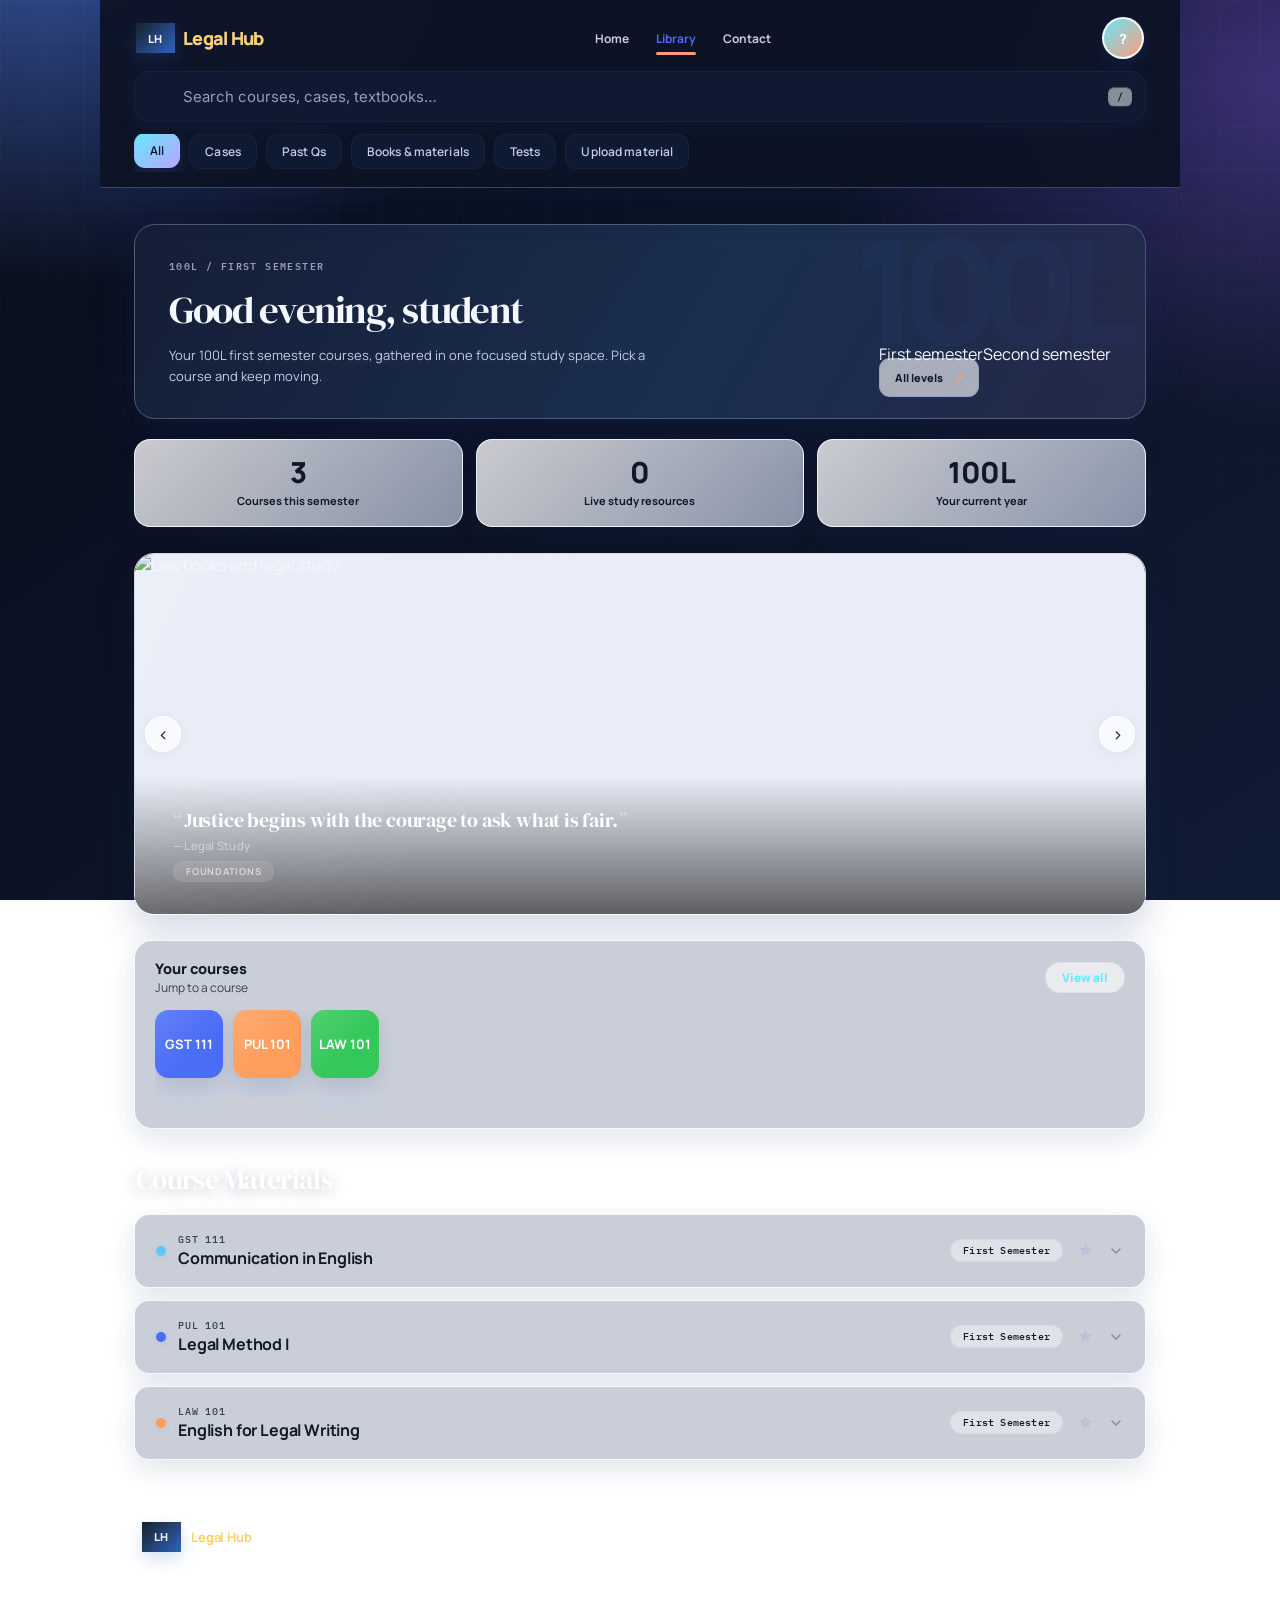
==== public/pages/100l-first-semester.html @ 1a396046 "Publish remaining semester pages Add the missing semester pages and course dashboards through 500L, " ====
<!DOCTYPE html>
<html lang="en">
<head>
    <meta charset="UTF-8" />
    <meta name="viewport" content="width=device-width, initial-scale=1.0" />
    <title>Legal Hub — 100L First Semester</title>
    <link rel="stylesheet" href="../styles/main.css">
    <link rel="preconnect" href="https://fonts.googleapis.com" />
    <link rel="preconnect" href="https://fonts.gstatic.com" crossorigin />
    <link href="https://fonts.googleapis.com/css2?family=Inter:wght@400;500;600;700;800&family=IBM+Plex+Mono:wght@500&display=swap" rel="stylesheet" />
    <link rel="stylesheet" href="../styles/output.css">
    <link rel="stylesheet" href="../styles/level-dashboard.css">
    <link rel="icon" type="image/svg+xml" href="../assets/images/favicon.svg" />
    <script src="https://cdn.jsdelivr.net/npm/@supabase/supabase-js@2"></script>
    <script src="../scripts/auth/supabase-client.js"></script>
    <script src="../scripts/avatar.js"></script>
    <script src="../scripts/greeting.js"></script>
    <script src="../scripts/course-catalog.js"></script>
    <script src="../scripts/course-dashboard.js" defer></script>
    <script src="../scripts/dashboard.js" defer></script>
</head>
<body data-level="100L" data-semester="first">
    <div class="frame">
        <div class="sticky-header">
            <nav class="nav rise rise-1"><div class="nav-brand"><span class="nav-brand-mark">LH</span><span>Legal Hub</span></div><div class="nav-links"><a href="../index.html">Home</a><a href="./pdf.html" class="active">Library</a><a href="#contact">Contact</a></div><a class="profile-link" href="./profile.html" aria-label="Open your profile"><span id="header-avatar">?</span></a></nav>
            <div class="search-wrap rise rise-2"><input id="search" type="text" placeholder="Search courses, cases, textbooks…" autocomplete="off" /><span class="kbd-hint">/</span></div>
            <div class="chip-row rise rise-2"><button class="chip active" data-filter="">All</button><button class="chip" data-filter="Cases">Cases</button><button class="chip" data-filter="Past questions">Past Qs</button><a class="chip chip-link" id="semester-materials-link" href="./pdf.html">Books &amp; materials</a><button class="chip" data-filter="Test">Tests</button><a class="chip chip-link" href="./materials.html">Upload material</a></div>
        </div>
        <section class="level-intro rise rise-1"><div><p class="level-kicker" id="semester-kicker">100L / FIRST SEMESTER</p><h1 id="greeting-text">Welcome back</h1><p class="level-description" id="semester-description">Your first year, gathered in one focused study space.</p></div><div class="level-intro-actions"><nav class="level-toggle" aria-label="Choose semester"><a href="#" data-semester-link="first">First semester</a><a href="#" data-semester-link="second">Second semester</a></nav><a class="level-switch" href="../index.html#levels">All levels <span>↗</span></a></div></section>
        <div class="stat-row rise rise-2" aria-label="Semester overview"><div class="stat-card"><div class="big" id="course-count">0</div><div class="stat-label">Courses this semester</div></div><div class="stat-card"><div class="big">0</div><div class="stat-label">Live study resources</div></div><div class="stat-card"><div class="big" id="level-number">100L</div><div class="stat-label">Your current year</div></div></div>
        <div class="search-meta" id="search-meta"></div>
        <div class="panel" id="starred-panel" hidden><div class="panel-top"><div class="panel-icon">⭐</div><div class="panel-title-wrap"><div class="panel-title">Starred</div><div class="panel-sub" id="starred-sub">Courses you're keeping an eye on</div></div></div><div class="thumb-row" id="starred-row"></div></div>
        <div class="carousel-wrap rise rise-3" role="region" aria-label="Legal inspiration carousel"><div class="carousel-track" id="carouselTrack"><div class="carousel-slide"><img src="../assets/images/Law.jpg" alt="Law books and legal study" loading="lazy" /><div class="slide-overlay"><blockquote>Justice begins with the courage to ask what is fair.</blockquote><cite>— Legal Study</cite><span class="slide-tag">Foundations</span></div></div><div class="carousel-slide"><img src="../assets/images/Lady Justice.jpg" alt="Lady Justice" loading="lazy" /><div class="slide-overlay"><blockquote>Every strong argument starts by seeing the whole picture.</blockquote><cite>— The Rule of Law</cite><span class="slide-tag">Legal Principles</span></div></div><div class="carousel-slide"><img src="../assets/images/Digital transformation in law.jpg" alt="Digital transformation in law" loading="lazy" /><div class="slide-overlay"><blockquote>The future of law belongs to those willing to keep learning.</blockquote><cite>— The Practice of Law</cite><span class="slide-tag">Legal Study</span></div></div></div><button class="carousel-ctrl prev" id="carouselPrev" aria-label="Previous slide">‹</button><button class="carousel-ctrl next" id="carouselNext" aria-label="Next slide">›</button></div>
        <div class="panel" id="recent-panel" hidden><div class="panel-top"><div class="panel-icon">🕓</div><div class="panel-title-wrap"><div class="panel-title">Recently opened</div><div class="panel-sub">This session</div></div></div><div class="thumb-row" id="recent-row"></div></div>
        <div class="panel"><div class="panel-top"><div class="panel-title-wrap"><div class="panel-title">Your courses</div><div class="panel-sub">Jump to a course</div></div><button class="panel-cta" type="button" onclick="document.getElementById('courses').scrollIntoView({behavior:'smooth'})">View all</button></div><div class="thumb-row" id="course-thumbnails"></div></div>
        <div class="section-head" id="courses-head"><h2>Course Materials</h2></div>
        <div id="no-results"><strong>No matches</strong>Try a different course or resource name.</div>
        <div id="courses">
            <article class="course" data-name="Communication in English">
                <div class="course-head"><div class="course-head-left"><span class="swatch" style="background:#5ac8fa;"></span><div><span class="course-code">GST 111</span><h2 class="course-name">Communication in English</h2></div></div><span class="pill">First Semester</span><button class="star-btn" aria-label="Star Communication in English" title="Star this course"><svg width="17" height="17" viewBox="0 0 16 16" fill="currentColor"><path d="M8 1.5l1.85 3.9 4.3.55-3.15 3 .85 4.3L8 11.2 4.15 13.25 5 8.95 1.85 5.95l4.3-.55L8 1.5z" /></svg></button><svg class="chevron" viewBox="0 0 20 20" fill="none"><path d="M5 7.5L10 12.5L15 7.5" stroke="currentColor" stroke-width="1.8" stroke-linecap="round" stroke-linejoin="round" /></svg></div>
                <div class="course-body"><ul class="resources"><li data-name="Course materials"><a class="res-name" data-course-material href="./pdf.html">Books &amp; course materials</a></li><li data-name="Past questions"><span class="res-name">Past questions</span></li><li data-name="Test"><span class="res-name">Test</span></li></ul><div class="empty-state"><div class="emoji">🗂️</div><p>Browse approved materials or be the first to share something for this course.</p><a class="request-btn" href="./materials.html">Upload material</a></div></div>
            </article>
            <article class="course" data-name="Legal Method I">
                <div class="course-head"><div class="course-head-left"><span class="swatch" style="background:#4a6cf7;"></span><div><span class="course-code">PUL 101</span><h2 class="course-name">Legal Method I</h2></div></div><span class="pill">First Semester</span><button class="star-btn" aria-label="Star Legal Method I" title="Star this course"><svg width="17" height="17" viewBox="0 0 16 16" fill="currentColor"><path d="M8 1.5l1.85 3.9 4.3.55-3.15 3 .85 4.3L8 11.2 4.15 13.25 5 8.95 1.85 5.95l4.3-.55L8 1.5z" /></svg></button><svg class="chevron" viewBox="0 0 20 20" fill="none"><path d="M5 7.5L10 12.5L15 7.5" stroke="currentColor" stroke-width="1.8" stroke-linecap="round" stroke-linejoin="round" /></svg></div>
                <div class="course-body"><ul class="resources"><li data-name="Course materials"><a class="res-name" data-course-material href="./pdf.html">Books &amp; course materials</a></li><li data-name="Past questions"><span class="res-name">Past questions</span></li><li data-name="Test"><span class="res-name">Test</span></li></ul><div class="empty-state"><div class="emoji">🗂️</div><p>Browse approved materials or be the first to share something for this course.</p><a class="request-btn" href="./materials.html">Upload material</a></div></div>
            </article>
            <article class="course" data-name="English for Legal Writing">
                <div class="course-head"><div class="course-head-left"><span class="swatch" style="background:#ff9d5c;"></span><div><span class="course-code">LAW 101</span><h2 class="course-name">English for Legal Writing</h2></div></div><span class="pill">First Semester</span><button class="star-btn" aria-label="Star English for Legal Writing" title="Star this course"><svg width="17" height="17" viewBox="0 0 16 16" fill="currentColor"><path d="M8 1.5l1.85 3.9 4.3.55-3.15 3 .85 4.3L8 11.2 4.15 13.25 5 8.95 1.85 5.95l4.3-.55L8 1.5z" /></svg></button><svg class="chevron" viewBox="0 0 20 20" fill="none"><path d="M5 7.5L10 12.5L15 7.5" stroke="currentColor" stroke-width="1.8" stroke-linecap="round" stroke-linejoin="round" /></svg></div>
                <div class="course-body"><ul class="resources"><li data-name="Course materials"><a class="res-name" data-course-material href="./pdf.html">Books &amp; course materials</a></li><li data-name="Past questions"><span class="res-name">Past questions</span></li><li data-name="Test"><span class="res-name">Test</span></li></ul><div class="empty-state"><div class="emoji">🗂️</div><p>Browse approved materials or be the first to share something for this course.</p><a class="request-btn" href="./materials.html">Upload material</a></div></div>
            </article>
        </div>
        <footer id="contact"><div class="footer-brand footer-brand-lockup"><span class="footer-brand-mark">LH</span><span class="footer-brand-name">Legal Hub</span></div><div class="footer-links"><a href="../index.html#resources">About</a><a href="../index.html#contact">Privacy</a><a href="#contact">Contact</a><a href="mailto:hillarymmaka@gmail.com">Help</a></div><div class="footer-institute">© 2026 Victorious Tech</div></footer>
    </div>
    <div id="toast"></div>
</body>
</html>
---- public/styles/main.css ----
*,
  *::before,
  *::after {
      box-sizing: border-box;
      margin: 0;
      padding: 0;
  }

  html {
      scroll-behavior: smooth;
  }

  html,
  body {
      -ms-overflow-style: none;
  }

  html::-webkit-scrollbar,
  body::-webkit-scrollbar {
      display: none;
  }

  @media (prefers-reduced-motion: reduce) {

      *,
      *::before,
      *::after {
          animation: none !important;
          transition: none !important;
      }
  }

  body {
      min-height: 100vh;
      color: #1a1a2e;
      font-family: Arial, Helvetica, sans-serif;
      -webkit-font-smoothing: antialiased;
      background:
          radial-gradient(ellipse 800px 600px at 5% 0%, rgba(48, 73, 171, 0.12), transparent 60%),
          radial-gradient(ellipse 700px 500px at 95% 10%, rgba(97, 92, 116, 0.1), transparent 55%),
          radial-gradient(ellipse 600px 500px at 50% 100%, rgba(74, 108, 247, 0.06), transparent 50%),
          linear-gradient(170deg, #0548f2 0%, #4482e6 40%, #152034 100%);
      background-attachment: fixed;
  }

  a {
      color: inherit;
      text-decoration: none;
  }

  button {
      font-family: inherit;
      cursor: pointer;
      border: none;
      background: none;
  }

  .frame {
      max-width: 980px;
      margin: 0 auto;
      padding: 0 28px 60px;
      position: relative;
  }

  /* ─── PRELOADER ─── */
  #preloader {
      position: fixed;
      inset: 0;
      z-index: 9999;
      display: flex;
      flex-direction: column;
      align-items: center;
      justify-content: center;
      gap: 32px;
      padding: 24px;
      background:
          radial-gradient(ellipse 900px 600px at 50% 30%, rgba(74, 108, 247, 0.20), transparent 60%),
          radial-gradient(ellipse 700px 500px at 50% 80%, rgba(124, 92, 252, 0.15), transparent 50%),
          linear-gradient(170deg, #0a0620 0%, #120c2a 40%, #0e0820 100%);
      transition: opacity 0.8s ease, visibility 0.8s ease;
  }

  #preloader.hidden {
      opacity: 0;
      visibility: hidden;
      pointer-events: none;
  }

  .preloader-icon {
      position: relative;
      width: 72px;
      height: 72px;
      animation: preloaderFloat 2.4s ease-in-out infinite;
  }

  .preloader-icon .beam {
      position: absolute;
      top: 50%;
      left: 50%;
      width: 64px;
      height: 3px;
      background: linear-gradient(90deg, #6f8dff, #b083ff, #6f8dff);
      border-radius: 2px;
      transform: translate(-50%, -50%);
      box-shadow: 0 0 40px rgba(111, 141, 255, 0.20);
  }

  .preloader-icon .beam::before,
  .preloader-icon .beam::after {
      content: '';
      position: absolute;
      top: 50%;
      width: 18px;
      height: 22px;
      border: 2.5px solid #6f8dff;
      border-radius: 2px 2px 6px 6px;
      transform: translateY(-50%);
      box-shadow: 0 0 20px rgba(111, 141, 255, 0.10);
  }

  .preloader-icon .beam::before {
      left: -2px;
      border-top: none;
      border-right: none;
      border-radius: 0 0 0 6px;
  }

  .preloader-icon .beam::after {
      right: -2px;
      border-top: none;
      border-left: none;
      border-radius: 0 0 6px 0;
  }

  .preloader-icon .pivot {
      position: absolute;
      top: 50%;
      left: 50%;
      width: 10px;
      height: 10px;
      background: radial-gradient(circle at 35% 35%, #b083ff, #4a6cf7);
      border-radius: 50%;
      transform: translate(-50%, -50%);
      box-shadow: 0 0 30px rgba(74, 108, 247, 0.4);
  }

  .preloader-icon .pivot::after {
      content: '';
      position: absolute;
      bottom: 100%;
      left: 50%;
      width: 2px;
      height: 16px;
      background: linear-gradient(180deg, #6f8dff, transparent);
      transform: translateX(-50%);
      border-radius: 2px;
      opacity: 0.5;
  }

  .preloader-icon .chain {
      position: absolute;
      top: 50%;
      width: 2px;
      height: 18px;
      background: linear-gradient(180deg, rgba(111, 141, 255, 0.3), rgba(111, 141, 255, 0.05));
      transform: translateY(-50%);
      border-radius: 2px;
  }

  .preloader-icon .chain.left {
      left: 10px;
  }

  .preloader-icon .chain.right {
      right: 10px;
  }

  .preloader-ring {
      position: absolute;
      inset: -14px;
      border-radius: 50%;
      border: 2px solid transparent;
      border-top-color: #6f8dff;
      border-right-color: #b083ff;
      animation: preloaderSpin 1.4s cubic-bezier(0.65, 0, 0.35, 1) infinite;
      opacity: 0.5;
  }

  .preloader-ring::after {
      content: '';
      position: absolute;
      inset: 8px;
      border-radius: 50%;
      border: 2px solid transparent;
      border-bottom-color: rgba(111, 141, 255, 0.25);
      border-left-color: rgba(176, 131, 255, 0.25);
      animation: preloaderSpin 1.8s cubic-bezier(0.65, 0, 0.35, 1) infinite reverse;
  }

  @keyframes preloaderFloat {

      0%,
      100% {
          transform: translateY(0) scale(1);
      }

      50% {
          transform: translateY(-10px) scale(1.02);
      }
  }

  @keyframes preloaderSpin {
      0% {
          transform: rotate(0deg);
      }

      100% {
          transform: rotate(360deg);
      }
  }

  .preloader-text {
      text-align: center;
      color: rgba(244, 242, 251, 0.7);
      font-weight: 400;
      font-size: 14px;
      letter-spacing: 0.03em;
  }

  .preloader-text strong {
      display: block;
      font-size: 22px;
      font-weight: 800;
      color: #f4f2fb;
      margin-bottom: 4px;
      letter-spacing: -0.02em;
  }

  .preloader-text .sub {
      font-size: 11px;
      color: rgba(244, 242, 251, 0.35);
      letter-spacing: 0.08em;
      text-transform: uppercase;
      margin-top: 4px;
  }

  .preloader-progress {
      width: 200px;
      height: 3px;
      background: rgba(255, 255, 255, 0.06);
      border-radius: 4px;
      overflow: hidden;
  }

  .preloader-progress .fill {
      height: 100%;
      width: 0%;
      background: linear-gradient(90deg, #6f8dff, #b083ff);
      border-radius: 4px;
      transition: width 0.3s ease;
      box-shadow: 0 0 24px rgba(111, 141, 255, 0.15);
  }

  /* ─── Animations ─── */
  @keyframes riseIn {
      from {
          opacity: 0;
          transform: translateY(16px);
      }

      to {
          opacity: 1;
          transform: translateY(0);
      }
  }

  @keyframes fadeScale {
      from {
          opacity: 0;
          transform: scale(0.96);
      }

      to {
          opacity: 1;
          transform: scale(1);
      }
  }

  @keyframes shimmer {
      0% {
          background-position: -200% 0;
      }

      100% {
          background-position: 200% 0;
      }
  }

  .rise {
      animation: riseIn 0.6s cubic-bezier(0.16, 1, 0.3, 1) both;
      animation-play-state: running;
  }

  .rise-1 {
      animation-delay: 0.03s;
  }

  .rise-2 {
      animation-delay: 0.08s;
  }

  .rise-3 {
      animation-delay: 0.13s;
  }

  .rise-4 {
      animation-delay: 0.18s;
  }

  .rise-5 {
      animation-delay: 0.23s;
  }

  .rise-6 {
      animation-delay: 0.28s;
  }

  .rise-7 {
      animation-delay: 0.33s;
  }

  /* ─── Glass Card ─── */
  .glass {
      background: rgba(255, 255, 255, 0.55);
      -webkit-backdrop-filter: blur(16px);
      backdrop-filter: blur(16px);
      border: 1px solid rgba(255, 255, 255, 0.7);
      box-shadow: 0 2px 24px rgba(0, 0, 0, 0.04), 0 0 0 1px rgba(255, 255, 255, 0.5) inset;
  }

  .glass-strong {
      background: rgba(255, 255, 255, 0.70);
      -webkit-backdrop-filter: blur(20px);
      backdrop-filter: blur(20px);
      border: 1px solid rgba(255, 255, 255, 0.8);
      box-shadow: 0 4px 32px rgba(0, 0, 0, 0.05), 0 0 0 1px rgba(255, 255, 255, 0.6) inset;
  }

  /* ─── STICKY HEADER ─── */
  .sticky-header {
      position: sticky;
      top: 0;
      z-index: 50;
      background: rgba(248, 250, 255, 0.82);
      -webkit-backdrop-filter: blur(20px);
      backdrop-filter: blur(20px);
      margin: 0 -16px 0;
      padding: 0 16px 12px;
      border-bottom: 1px solid rgba(255, 255, 255, 0.6);
      box-shadow: 0 2px 20px rgba(0, 0, 0, 0.03);
  }

  /* ─── NAV ─── */
  .nav {
      display: flex;
      align-items: center;
      justify-content: space-between;
      padding: 14px 2px 8px;
  }

  .nav-brand {
      font-weight: 800;
      font-size: 18px;
      letter-spacing: -0.02em;
      color: #1a1a2e;
      display: flex;
      align-items: center;
      gap: 8px;
  }

  .nav-brand .icon {
      width: 32px;
      height: 32px;
      border-radius: 10px;
      background: linear-gradient(135deg, #4a6cf7, #7c5cfc);
      display: grid;
      place-items: center;
      font-size: 14px;
      color: #fff;
      box-shadow: 0 4px 12px rgba(74, 108, 247, 0.25);
  }

  .nav-brand span {
      color: #4a6cf7;
  }

  .nav-links {
      display: flex;
      gap: 18px;
      font-size: 13px;
      font-weight: 500;
      color: #5a5a7a;
  }

  .nav-links a {
      transition: color 0.2s ease;
      position: relative;
      padding: 4px 0;
  }

  .nav-links a::after {
      content: '';
      position: absolute;
      bottom: -2px;
      left: 0;
      width: 0;
      height: 2.5px;
      background: #4a6cf7;
      border-radius: 4px;
      transition: width 0.3s ease;
  }

  .nav-links a:hover {
      color: #1a1a2e;
  }

  .nav-links a:hover::after {
      width: 100%;
  }

  .nav-links a.active {
      color: #4a6cf7;
  }

  .nav-links a.active::after {
      width: 100%;
  }

  /* ─── SEARCH ─── */
  .search-wrap {
      position: relative;
      margin-bottom: 8px;
  }

  .search-wrap svg.icon-search {
      position: absolute;
      left: 16px;
      top: 50%;
      transform: translateY(-50%);
      color: #ffffffff;
      pointer-events: none;
      transition: color 0.2s ease;
  }

  #search {
      width: 100%;
      background: rgba(255, 255, 255, 0.75);
      border: 1.5px solid rgba(0, 0, 0, 0.05);
      border-radius: 14px;
      padding: 13px 60px 13px 46px;
      font-size: 15px;
      color: #1a1a2e;
      font-family: 'Inter', sans-serif;
      font-weight: 500;
      -webkit-backdrop-filter: blur(8px);
      backdrop-filter: blur(8px);
      transition: border-color 0.2s ease, box-shadow 0.2s ease, background 0.2s ease;
      box-shadow: 0 2px 12px rgba(0, 0, 0, 0.03);
  }

  #search::placeholder {
      color: #9a9aba;
      font-weight: 400;
  }

  #search:focus {
      outline: none;
      border-color: rgba(74, 108, 247, 0.35);
      box-shadow: 0 2px 20px rgba(74, 108, 247, 0.06), 0 0 0 4px rgba(74, 108, 247, 0.04);
      background: rgba(255, 255, 255, 0.90);
  }

  #search:focus~.icon-search {
      color: #4a6cf7;
  }

  .kbd-hint {
      position: absolute;
      right: 14px;
      top: 50%;
      transform: translateY(-50%);
      font-family: 'IBM Plex Mono', monospace;
      font-size: 10px;
      font-weight: 500;
      color: #070707;
      border: 1px solid rgba(0, 0, 0, 0.06);
      border-radius: 6px;
      padding: 2px 8px;
      pointer-events: none;
      background: rgba(255, 255, 255, 0.5);
      -webkit-backdrop-filter: blur(4px);
      backdrop-filter: blur(4px);
  }

  /* ─── CHIPS ─── */
  .chip-row {
      display: flex;
      gap: 8px;
      overflow-x: auto;
      padding: 2px 0 4px;
  }

  .chip-row::-webkit-scrollbar {
      display: none;
  }

  .chip {
      flex: none;
      font-size: 12px;
      font-weight: 600;
      color: #6a6a8a;
      background: rgba(255, 255, 255, 0.5);
      border: 1.5px solid rgba(0, 0, 0, 0.04);
      padding: 7px 16px;
      border-radius: 100px;
      cursor: pointer;
      transition: all 0.2s ease;
      white-space: nowrap;
      -webkit-backdrop-filter: blur(4px);
      backdrop-filter: blur(4px);
      letter-spacing: 0.01em;
  }

  .chip:hover {
      color: #1a1a2e;
      background: rgba(255, 255, 255, 0.8);
      transform: translateY(-1px);
  }

  .chip.active {
      background: linear-gradient(135deg, #4a6cf7, #7c5cfc);
      color: #fff;
      border-color: transparent;
      box-shadow: 0 4px 16px rgba(74, 108, 247, 0.25);
      transform: translateY(-1px);
  }

  .chip.active:hover {
      box-shadow: 0 6px 24px rgba(74, 108, 247, 0.30);
  }

  .chip-link {
      display: inline-flex;
      align-items: center;
      justify-content: center;
  }

  .chip-link:hover {
      color: #1a1a2e;
  }

  /* ─── GREETING ─── */
  .greeting {
      margin: 18px 2px 16px;
  }

  .greeting-top {
      display: flex;
      align-items: flex-start;
      justify-content: space-between;
  }

  .greeting h1 {
      font-size: 22px;
      font-weight: 800;
      margin: 0 0 2px;
      letter-spacing: -0.02em;
      color: #1a1a2e;
  }

  .greeting h1 .wave {
      display: inline-block;
      animation: wave 2.5s ease-in-out infinite;
  }

  @keyframes wave {

      0%,
      100% {
          transform: rotate(0deg);
      }

      25% {
          transform: rotate(14deg);
      }

      75% {
          transform: rotate(-6deg);
      }
  }

  .greeting .sub {
      font-size: 13px;
      color: #6a6a8a;
      font-weight: 400;
  }

  .greeting .streak-badge {
      display: flex;
      align-items: center;
      gap: 6px;
      background: rgba(255, 210, 92, 0.15);
      border: 1px solid rgba(255, 210, 92, 0.20);
      padding: 6px 14px;
      border-radius: 100px;
      font-size: 12px;
      font-weight: 600;
      color: #b8860b;
      flex-shrink: 0;
      -webkit-backdrop-filter: blur(4px);
      backdrop-filter: blur(4px);
  }

  .greeting .streak-badge .fire {
      font-size: 16px;
  }

  .term-bar {
      height: 5px;
      border-radius: 100px;
      background: rgba(0, 0, 0, 0.06);
      overflow: hidden;
      position: relative;
      margin-top: 12px;
  }

  .term-bar-fill {
      height: 100%;
      border-radius: 100px;
      background: linear-gradient(90deg, #4a6cf7, #b083ff);
      width: 0%;
      transition: width 1.2s cubic-bezier(0.16, 1, 0.3, 1);
      box-shadow: 0 0 20px rgba(74, 108, 247, 0.15);
  }

  .term-meta {
      display: flex;
      justify-content: space-between;
      font-size: 11px;
      font-weight: 500;
      color: #000;
      margin-top: 6px;
  }

  .search-meta {
      font-size: 12.5px;
      font-weight: 500;
      color: #6a6a8a;
      margin: 8px 0 16px 4px;
      display: none;
  }

  .search-meta.active {
      display: block;
      animation: fadeScale 0.3s ease both;
  }

  /* ─── LEVEL INTRO ─── */
  .level-intro {
      display: flex;
      align-items: end;
      justify-content: space-between;
      gap: 20px;
      margin: 28px 2px 24px;
      padding: 25px 26px;
      border: 1px solid rgba(255, 255, 255, 0.72);
      border-radius: 18px;
      background: linear-gradient(120deg, rgba(255, 255, 255, 0.64), rgba(232, 239, 255, 0.58));
      box-shadow: 0 8px 30px rgba(35, 53, 120, 0.05);
  }

  .level-kicker {
      margin: 0 0 8px;
      color: #4a6cf7;
      font-family: 'IBM Plex Mono', monospace;
      font-size: 10px;
      font-weight: 600;
      letter-spacing: 0.12em;
  }

  .level-intro h1 {
      margin: 0;
      color: #1a1a2e;
      font-size: 27px;
      font-weight: 800;
      letter-spacing: -0.03em;
  }

  .level-description {
      margin: 7px 0 0;
      color: #6a6a8a;
      font-size: 13px;
  }

  .level-switch {
      flex: none;
      padding: 9px 13px;
      border: 1px solid rgba(74, 108, 247, 0.18);
      border-radius: 10px;
      color: #4a6cf7;
      background: rgba(255, 255, 255, 0.55);
      font-size: 11px;
      font-weight: 700;
      transition: transform 0.2s ease, background 0.2s ease;
  }

  .level-switch:hover {
      background: rgba(255, 255, 255, 0.85);
      transform: translateY(-2px);
  }

  .level-switch span {
      margin-left: 8px;
  }

  /* ─── SECTION HEADERS ─── */
  .section-head {
      display: flex;
      align-items: center;
      justify-content: space-between;
      margin: 24px 2px 14px;
  }

  .section-head:first-of-type {
      margin-top: 0;
  }

  .section-head h2 {
      font-size: 19px;
      font-weight: 800;
      margin: 0;
      letter-spacing: -0.02em;
      color: #1a1a2e;
  }

  .section-head .count-badge {
      width: 32px;
      height: 32px;
      border-radius: 50%;
      background: rgba(255, 255, 255, 0.6);
      border: 1.5px solid rgba(0, 0, 0, 0.04);
      display: grid;
      place-items: center;
      font-family: 'IBM Plex Mono', monospace;
      font-size: 11px;
      font-weight: 600;
      color: #5a5a7a;
      position: relative;
      -webkit-backdrop-filter: blur(4px);
      backdrop-filter: blur(4px);
  }

  .count-badge .dot {
      position: absolute;
      top: -2px;
      right: -2px;
      width: 9px;
      height: 9px;
      border-radius: 50%;
      background: linear-gradient(135deg, #34c759, #28a745);
      border: 2px solid #f0f4ff;
      box-shadow: 0 0 12px rgba(52, 199, 89, 0.3);
  }

  .see-all {
      font-size: 12.5px;
      font-weight: 500;
      color: #6a6a8a;
      transition: color 0.2s ease;
      display: flex;
      align-items: center;
      gap: 4px;
  }

  .see-all:hover {
      color: #4a6cf7;
  }

  .see-all .arrow {
      transition: transform 0.2s ease;
  }

  .see-all:hover .arrow {
      transform: translateX(4px);
  }

  /* ─── CAROUSEL ─── */
  .carousel-wrap {
      position: relative;
      border-radius: 18px;
      overflow: hidden;
      margin-bottom: 16px;
      -webkit-backdrop-filter: blur(12px);
      backdrop-filter: blur(12px);
      border: 1px solid rgba(255, 255, 255, 0.5);
      box-shadow: 0 2px 24px rgba(0, 0, 0, 0.04);
  }

  .carousel-track {
      display: flex;
      transition: transform 0.85s cubic-bezier(0.65, 0, 0.35, 1);
      will-change: transform;
  }

  .carousel-slide {
      flex: 0 0 100%;
      height: 210px;
      position: relative;
      overflow: hidden;
      background: #e8edf8;
      opacity: 0.78;
      transition: opacity 0.85s ease-in-out;
  }

  .carousel-slide::after {
      content: '';
      position: absolute;
      inset: 0;
      pointer-events: none;
      background: linear-gradient(115deg, rgba(255, 255, 255, 0.12), transparent 38%);
      opacity: 0;
      transition: opacity 0.9s ease-in-out;
  }

  .carousel-slide img {
      width: 100%;
      height: 100%;
      object-fit: cover;
      display: block;
      transform: scale(1.04);
      transition: transform 0.85s cubic-bezier(0.65, 0, 0.35, 1);
  }

  .carousel-slide.is-active img {
      transform: scale(1);
  }

  .carousel-slide.is-active {
      opacity: 1;
  }

  .carousel-slide.is-active::after {
      opacity: 1;
  }

  .carousel-slide .slide-overlay {
      position: absolute;
      bottom: 0;
      left: 0;
      right: 0;
      padding: 20px 24px 24px;
      background: linear-gradient(0deg, rgba(0, 0, 0, 0.60) 0%, transparent 100%);
      color: #fff;
      opacity: 0;
      transform: translateY(12px);
      transition: opacity 0.55s ease-out, transform 0.7s cubic-bezier(0.65, 0, 0.35, 1);
  }

  .carousel-slide.is-active .slide-overlay {
      opacity: 1;
      transform: translateY(0);
  }

  .carousel-slide .slide-overlay blockquote,
  .carousel-slide .slide-overlay cite,
  .carousel-slide .slide-overlay .slide-tag {
      opacity: 0;
      transform: translateY(8px);
      transition: opacity 0.45s ease-out, transform 0.55s ease-out;
  }

  .carousel-slide .slide-overlay cite {
      transition-delay: 0.08s;
  }

  .carousel-slide .slide-overlay .slide-tag {
      transition-delay: 0.16s;
  }

  .carousel-slide.is-active .slide-overlay blockquote,
  .carousel-slide.is-active .slide-overlay cite,
  .carousel-slide.is-active .slide-overlay .slide-tag {
      opacity: 1;
      transform: translateY(0);
  }

  .carousel-slide .slide-overlay blockquote {
      margin: 0 0 4px;
      font-size: 14.5px;
      font-weight: 600;
      line-height: 1.4;
      letter-spacing: -0.01em;
  }

  .carousel-slide .slide-overlay blockquote::before {
      content: '\201C';
      font-size: 20px;
      color: rgba(255, 255, 255, 0.3);
      margin-right: 2px;
  }

  .carousel-slide .slide-overlay blockquote::after {
      content: '\201D';
      font-size: 20px;
      color: rgba(255, 255, 255, 0.3);
      margin-left: 2px;
  }

  .carousel-slide .slide-overlay cite {
      display: block;
      font-size: 11.5px;
      font-style: normal;
      color: rgba(255, 255, 255, 0.55);
      letter-spacing: 0.02em;
  }

  .carousel-slide .slide-overlay .slide-tag {
      display: inline-block;
      margin-top: 8px;
      font-size: 9.5px;
      font-weight: 700;
      text-transform: uppercase;
      letter-spacing: 0.08em;
      padding: 3px 12px;
      border-radius: 100px;
      background: rgba(255, 255, 255, 0.12);
      -webkit-backdrop-filter: blur(4px);
      backdrop-filter: blur(4px);
      border: 1px solid rgba(255, 255, 255, 0.06);
      color: rgba(255, 255, 255, 0.6);
  }

  .carousel-ctrl {
      position: absolute;
      top: 50%;
      transform: translateY(-50%);
      z-index: 5;
      background: rgba(255, 255, 255, 0.70);
      border: 1px solid rgba(255, 255, 255, 0.8);
      border-radius: 50%;
      width: 36px;
      height: 36px;
      display: grid;
      place-items: center;
      color: #1a1a2e;
      cursor: pointer;
      -webkit-backdrop-filter: blur(4px);
      backdrop-filter: blur(4px);
      transition: all 0.2s ease;
      padding: 0;
      font-size: 18px;
      line-height: 1;
      box-shadow: 0 2px 12px rgba(0, 0, 0, 0.06);
  }

  .carousel-ctrl:hover {
      background: rgba(255, 255, 255, 0.92);
      transform: translateY(-50%) scale(1.06);
      box-shadow: 0 4px 20px rgba(0, 0, 0, 0.08);
  }

  .carousel-ctrl.prev {
      left: 10px;
  }

  .carousel-ctrl.next {
      right: 10px;
  }

  .carousel-dots {
      display: flex;
      justify-content: center;
      gap: 8px;
      padding: 10px 0 14px;
      position: relative;
      z-index: 4;
      background: rgba(255, 255, 255, 0.15);
      -webkit-backdrop-filter: blur(4px);
      backdrop-filter: blur(4px);
  }

  .carousel-dots .dot {
      width: 7px;
      height: 7px;
      border-radius: 50%;
      background: rgba(0, 0, 0, 0.12);
      border: none;
      padding: 0;
      cursor: pointer;
      transition: all 0.3s ease;
  }

  .carousel-dots .dot.active {
      background: #4a6cf7;
      transform: scale(1.3);
      box-shadow: 0 0 16px rgba(74, 108, 247, 0.25);
  }

  .carousel-dots .dot:hover {
      background: rgba(0, 0, 0, 0.25);
  }

  /* ─── STAT ROW ─── */
  .stat-row {
      display: grid;
      grid-template-columns: 1fr 1fr 1fr;
      gap: 10px;
      margin-bottom: 16px;
  }

  .stat-card {
      background: rgba(255, 255, 255, 0.55);
      border: 1px solid rgba(255, 255, 255, 0.7);
      border-radius: 16px;
      padding: 16px 14px;
      -webkit-backdrop-filter: blur(12px);
      backdrop-filter: blur(12px);
      text-align: center;
      transition: all 0.2s ease;
      box-shadow: 0 2px 12px rgba(0, 0, 0, 0.02);
  }

  .stat-card:hover {
      transform: translateY(-3px);
      box-shadow: 0 6px 24px rgba(0, 0, 0, 0.06);
      background: rgba(255, 255, 255, 0.7);
  }

  .stat-card .big {
      font-size: 26px;
      font-weight: 800;
      letter-spacing: -0.02em;
      line-height: 1;
      color: #1a1a2e;
  }

  .stat-card .stat-label {
      font-size: 11px;
      font-weight: 500;
      color: #8a8aaa;
      margin-top: 6px;
  }

  .stat-card .stat-icon {
      font-size: 18px;
      margin-bottom: 4px;
      display: block;
  }

  /* ─── PANELS ─── */
  .panel {
      background: rgba(255, 255, 255, 0.50);
      border: 1px solid rgba(255, 255, 255, 0.6);
      border-radius: 18px;
      padding: 18px 18px 16px;
      margin-bottom: 16px;
      -webkit-backdrop-filter: blur(12px);
      backdrop-filter: blur(12px);
      box-shadow: 0 2px 16px rgba(0, 0, 0, 0.03);
      transition: all 0.2s ease;
  }

  .panel:hover {
      box-shadow: 0 4px 24px rgba(0, 0, 0, 0.05);
  }

  .panel[hidden] {
      display: none;
  }

  .panel-top {
      display: flex;
      align-items: center;
      gap: 12px;
  }

  .panel-icon {
      width: 34px;
      height: 34px;
      border-radius: 10px;
      display: grid;
      place-items: center;
      font-size: 16px;
      flex: none;
      background: rgba(74, 108, 247, 0.06);
  }

  .panel-title-wrap {
      flex: 1;
      min-width: 0;
  }

  .panel-title {
      font-size: 14.5px;
      font-weight: 700;
      color: #1a1a2e;
  }

  .panel-sub {
      font-size: 12px;
      font-weight: 400;
      color: #8a8aaa;
      margin-top: 1px;
  }

  .panel-cta {
      flex: none;
      background: rgba(255, 255, 255, 0.6);
      border: 1px solid rgba(0, 0, 0, 0.04);
      color: #1a1a2e;
      font-size: 12px;
      font-weight: 600;
      padding: 6px 16px;
      border-radius: 100px;
      cursor: pointer;
      transition: all 0.2s ease;
      -webkit-backdrop-filter: blur(4px);
      backdrop-filter: blur(4px);
  }

  .panel-cta:hover {
      background: rgba(255, 255, 255, 0.85);
      border-color: rgba(74, 108, 247, 0.2);
      box-shadow: 0 2px 12px rgba(74, 108, 247, 0.06);
  }

  .thumb-row {
      display: flex;
      gap: 10px;
      overflow-x: auto;
      margin-top: 14px;
      padding-bottom: 2px;
  }

  .thumb-row::-webkit-scrollbar {
      display: none;
  }

  .thumb {
      flex: none;
      width: 68px;
      cursor: pointer;
      text-align: center;
      position: relative;
      transition: transform 0.2s ease;
  }

  .thumb:hover {
      transform: translateY(-3px);
  }

  .thumb-sq {
      width: 68px;
      height: 68px;
      border-radius: 16px;
      display: grid;
      place-items: center;
      font-weight: 700;
      font-size: 13px;
      color: #fff;
      margin-bottom: 6px;
      transition: all 0.2s ease;
      box-shadow: 0 2px 12px rgba(0, 0, 0, 0.06);
      position: relative;
      overflow: hidden;
  }

  .thumb-sq::after {
      content: '';
      position: absolute;
      inset: 0;
      background: linear-gradient(135deg, rgba(255, 255, 255, 0.15), transparent 60%);
      pointer-events: none;
  }

  .thumb:hover .thumb-sq {
      transform: scale(1.04);
      box-shadow: 0 6px 20px rgba(0, 0, 0, 0.10);
  }

  .thumb-label {
      font-size: 10.5px;
      font-weight: 500;
      color: #6a6a8a;
      line-height: 1.25;
  }

  .thumb .star-badge {
      position: absolute;
      top: -4px;
      right: 6px;
      font-size: 12px;
      filter: drop-shadow(0 2px 4px rgba(0, 0, 0, 0.10));
  }

  /* ─── COURSE LIST ─── */
  .course {
      background: rgba(255, 255, 255, 0.60);
      border: 1px solid rgba(255, 255, 255, 0.7);
      border-radius: 16px;
      margin-bottom: 10px;
      overflow: hidden;
      -webkit-backdrop-filter: blur(12px);
      backdrop-filter: blur(12px);
      box-shadow: 0 2px 12px rgba(0, 0, 0, 0.02);
      transition: all 0.25s ease;
  }

  .course:hover {
      box-shadow: 0 4px 24px rgba(0, 0, 0, 0.06);
      border-color: rgba(255, 255, 255, 0.9);
  }

  .course[hidden] {
      display: none;
  }

  .course-head {
      width: 100%;
      padding: 15px 16px;
      display: flex;
      align-items: center;
      justify-content: space-between;
      gap: 10px;
      text-align: left;
      color: #1a1a2e;
      transition: background 0.2s ease;
  }

  .course-head:hover {
      background: rgba(255, 255, 255, 0.15);
  }

  .course-head-left {
      display: flex;
      align-items: center;
      gap: 12px;
      min-width: 0;
      flex: 1;
      cursor: pointer;
  }

  .swatch {
      width: 10px;
      height: 10px;
      border-radius: 50%;
      flex: none;
      box-shadow: 0 2px 8px rgba(0, 0, 0, 0.06);
  }

  .star-btn {
      flex: none;
      padding: 4px;
      color: #c0c0d8;
      display: grid;
      place-items: center;
      transition: all 0.2s ease;
      border-radius: 50%;
  }

  .star-btn:hover {
      transform: scale(1.15);
      color: #ffd25c;
      background: rgba(255, 210, 92, 0.08);
  }

  .star-btn.starred {
      color: #ffd25c;
  }

  .star-btn.starred:hover {
      color: #e6b800;
  }

  .chevron {
      flex: none;
      width: 16px;
      height: 16px;
      color: #8a8aaa;
      transition: transform 0.3s cubic-bezier(0.16, 1, 0.3, 1);
      cursor: pointer;
  }

  .course.open .chevron {
      transform: rotate(180deg);
  }

  .course-code {
      font-family: 'IBM Plex Mono', monospace;
      font-size: 9.5px;
      font-weight: 500;
      letter-spacing: 0.08em;
      color: #8a8aaa;
      display: block;
      margin-bottom: 1px;
      text-transform: uppercase;
  }

  .course-name {
      font-size: 14.5px;
      font-weight: 700;
      margin: 0;
      color: #1a1a2e;
      letter-spacing: -0.01em;
  }

  mark {
      background: rgba(255, 210, 92, 0.35);
      color: #1a1a2e;
      padding: 0 2px;
      border-radius: 3px;
  }

  .pill {
      flex: none;
      font-family: 'IBM Plex Mono', monospace;
      font-size: 10px;
      font-weight: 500;
      padding: 4px 12px;
      border-radius: 100px;
      background: rgba(0, 0, 0, 0.03);
      color: #8a8aaa;
      white-space: nowrap;
      border: 1px solid rgba(0, 0, 0, 0.04);
      letter-spacing: 0.02em;
  }

  .pill.has-content {
      background: rgba(52, 199, 89, 0.08);
      color: #2d8f47;
      border-color: rgba(52, 199, 89, 0.12);
  }

  .pill .pill-dot {
      display: inline-block;
      width: 6px;
      height: 6px;
      border-radius: 50%;
      background: #34c759;
      margin-right: 5px;
      vertical-align: middle;
  }

  .course-body {
      padding: 2px 16px 16px;
      display: none;
  }

  .course.open .course-body {
      display: block;
      animation: riseIn 0.35s ease both;
  }

  /* ─── Resource Progress ─── */
  .resource-progress {
      display: flex;
      gap: 4px;
      margin-bottom: 12px;
      padding: 0 4px;
  }

  .resource-progress .seg {
      flex: 1;
      height: 4px;
      border-radius: 4px;
      background: rgba(0, 0, 0, 0.04);
      transition: background 0.4s ease;
  }

  .resource-progress .seg.filled {
      background: linear-gradient(90deg, #4a6cf7, #7c5cfc);
  }

  .resource-progress .seg.partial {
      background: linear-gradient(90deg, #4a6cf7, rgba(124, 92, 252, 0.3));
  }

  ul.resources {
      list-style: none;
      margin: 0;
      padding: 0;
  }

  ul.resources li {
      display: flex;
      justify-content: space-between;
      align-items: center;
      gap: 12px;
      min-width: 0;
      padding: 10px 12px;
      margin-top: 6px;
      border-radius: 12px;
      background: rgba(255, 255, 255, 0.35);
      font-size: 13.5px;
      transition: all 0.2s ease;
      border: 1px solid transparent;
      /* text-align: left; */
  }

  ul.resources li:hover {
      background: rgba(255, 255, 255, 0.6);
      border-color: rgba(0, 0, 0, 0.02);
  }

  ul.resources li[hidden] {
      display: none;
  }

  .res-name {
      min-width: 0;
      flex: 1;
      color: #1a1a2e;
      font-weight: 500;
      display: flex;
      align-items: center;
      gap: 8px;
      overflow-wrap: anywhere;
  }

  .res-name .res-icon {
      font-size: 16px;
  }

  a.res-name {
      color: #4a6cf7;
      font-weight: 600;
      transition: color 0.2s ease;
  }

  a.res-name:hover {
      color: #2d4fd9;
  }

  .res-right {
      display: flex;
      align-items: center;
      gap: 8px;
      flex: none;
  }

  .res-count {
      font-family: 'IBM Plex Mono', monospace;
      font-size: 10.5px;
      font-weight: 500;
      padding: 2px 10px;
      border-radius: 100px;
      background: rgba(0, 0, 0, 0.03);
      color: #8a8aaa;
  }

  .res-count.live {
      background: rgba(52, 199, 89, 0.08);
      color: #2d8f47;
  }

  .copy-btn {
      padding: 3px;
      color: #b0b0c8;
      transition: all 0.2s ease;
      border-radius: 6px;
      display: grid;
      place-items: center;
  }

  .copy-btn:hover {
      color: #4a6cf7;
      background: rgba(74, 108, 247, 0.06);
  }

  .empty-state {
      text-align: center;
      padding: 24px 10px 8px;
  }

  .empty-state .emoji {
      font-size: 28px;
      margin-bottom: 8px;
      display: block;
  }

  .empty-state p {
      font-size: 12.5px;
      color: #8a8aaa;
      margin: 0 0 12px;
      line-height: 1.5;
  }

  .request-btn {
      display: inline-flex;
      align-items: center;
      gap: 6px;
      background: rgba(74, 108, 247, 0.06);
      border: 1.5px solid rgba(74, 108, 247, 0.12);
      color: #4a6cf7;
      font-size: 12.5px;
      font-weight: 600;
      padding: 8px 18px;
      border-radius: 100px;
      cursor: pointer;
      transition: all 0.2s ease;
  }

  .request-btn:hover {
      background: rgba(74, 108, 247, 0.12);
      box-shadow: 0 2px 12px rgba(74, 108, 247, 0.06);
      transform: translateY(-1px);
  }

  #no-results {
      display: none;
      text-align: center;
      padding: 48px 12px;
      color: #8a8aaa;
      font-size: 14px;
  }

  #no-results.active {
      display: block;
      animation: fadeScale 0.3s ease both;
  }

  #no-results strong {
      display: block;
      color: #1a1a2e;
      font-size: 16px;
      font-weight: 700;
      margin-bottom: 6px;
  }

  #no-results .search-hint {
      font-size: 12px;
      color: #b0b0c8;
      margin-top: 4px;
  }

  /* ─── FOOTER ─── */
  footer {
      text-align: center;
      padding: 28px 10px 8px;
      font-size: 11.5px;
      color: #8a8aaa;
      border-top: 1px solid rgba(0, 0, 0, 0.04);
      margin-top: 12px;
  }

  footer .footer-brand {
      font-weight: 700;
      color: #1a1a2e;
      font-size: 13px;
      letter-spacing: -0.01em;
  }

  footer .footer-brand span {
      color: #4a6cf7;
  }

  footer .footer-links {
      display: flex;
      justify-content: center;
      gap: 16px;
      margin-top: 8px;
  }

  footer a {
      color: #6a6a8a;
      transition: color 0.2s ease;
      font-weight: 500;
      font-size: 11.5px;
  }

  footer a:hover {
      color: #4a6cf7;
  }

  /* ─── TOAST ─── */
  #toast {
      position: fixed;
      left: 50%;
      bottom: 24px;
      transform: translate(-50%, 20px);
      background: rgba(255, 255, 255, 0.92);
      border: 1px solid rgba(255, 255, 255, 0.8);
      color: #1a1a2e;
      font-size: 13px;
      font-weight: 500;
      padding: 12px 22px;
      border-radius: 14px;
      opacity: 0;
      pointer-events: none;
      transition: all 0.3s ease;
      z-index: 500;
      box-shadow: 0 8px 40px rgba(0, 0, 0, 0.08);
      display: flex;
      align-items: center;
      gap: 10px;
      -webkit-backdrop-filter: blur(16px);
      backdrop-filter: blur(16px);
      white-space: nowrap;
  }

  #toast.show {
      opacity: 1;
      transform: translate(-50%, 0);
  }

  #toast .toast-icon {
      font-size: 18px;
  }

  :focus-visible {
      outline: 2px solid #4a6cf7;
      outline-offset: 2px;
  }

  /* ─── DASHBOARD RESPONSIVE LAYOUT ─── */
  @media (min-width: 700px) {
      .sticky-header {
          margin: 0 -28px;
          padding: 0 28px 14px;
      }

      .carousel-slide {
          height: 300px;
      }

      .carousel-slide .slide-overlay {
          padding: 32px 38px;
      }

      .carousel-slide .slide-overlay blockquote {
          max-width: 680px;
          font-size: 19px;
      }

      .course-head {
          padding: 18px 20px;
      }

      .course-body {
          padding: 4px 20px 20px;
      }

      .panel {
          padding: 18px 20px 16px;
      }
  }

  @media (max-width: 699px) {
      .frame {
          width: 100%;
          padding: 0 14px 48px;
      }

      .sticky-header {
          margin: 0 -14px;
          padding: 0 14px 10px;
      }

      .nav {
          padding-top: 12px;
      }

      .nav-links {
          gap: 12px;
          font-size: 12px;
      }

      .greeting {
          margin-top: 16px;
      }

      .stat-row {
          gap: 8px;
      }

      .panel-top {
          align-items: flex-start;
      }

      .panel-title-wrap {
          min-width: 0;
      }

      .panel-title,
      .panel-sub {
          overflow-wrap: anywhere;
      }

      .course-head {
          gap: 7px;
      }

      .course-head-left {
          gap: 9px;
      }

      .course-name {
          overflow-wrap: anywhere;
      }

      .pill {
          padding-left: 7px;
          padding-right: 7px;
      }

      ul.resources li {
          min-height: 42px;
      }
  }

  @media (max-width: 520px) {
      .nav-brand {
          font-size: 16px;
      }

      .nav-links {
          gap: 9px;
          font-size: 11px;
      }

      .search-wrap {
          margin-bottom: 7px;
      }

      .carousel-slide {
          height: 190px;
      }

      .carousel-slide .slide-overlay {
          padding: 14px 17px 18px;
      }

      .carousel-slide .slide-overlay blockquote {
          max-width: calc(100% - 30px);
          font-size: 13px;
      }

      .carousel-slide .slide-overlay cite {
          font-size: 10px;
      }

      .section-head h2 {
          font-size: 18px;
      }

      .level-intro {
          align-items: flex-start;
          flex-direction: column;
          margin-top: 20px;
          padding: 20px;
      }

      .level-intro h1 {
          font-size: 23px;
      }

      .level-description {
          font-size: 12px;
          line-height: 1.5;
      }
  }

  /* ─── RESPONSIVE ─── */
  @media (max-width: 420px) {
      .sticky-header {
          padding: 0 12px 10px;
      }

      .nav {
          padding: 12px 0 6px;
      }

      .nav-brand {
          font-size: 16px;
      }

      .nav-brand .icon {
          width: 28px;
          height: 28px;
          font-size: 12px;
      }

      .nav-links {
          gap: 14px;
          font-size: 12px;
      }

      #search {
          padding: 11px 50px 11px 40px;
          font-size: 14px;
          border-radius: 12px;
      }

      .chip {
          font-size: 11px;
          padding: 5px 12px;
      }

      .greeting h1 {
          font-size: 19px;
      }

      .greeting .streak-badge {
          font-size: 10px;
          padding: 4px 10px;
      }

      .stat-row {
          grid-template-columns: 1fr 1fr 1fr;
          gap: 8px;
      }

      .stat-card .big {
          font-size: 22px;
      }

      .stat-card .stat-label {
          font-size: 10px;
      }

      .carousel-slide {
          height: 170px;
      }

      .carousel-slide .slide-overlay {
          padding: 14px 16px 18px;
      }

      .carousel-slide .slide-overlay blockquote {
          font-size: 13px;
      }

      .carousel-ctrl {
          width: 30px;
          height: 30px;
          font-size: 15px;
      }

      .carousel-ctrl.prev {
          left: 6px;
      }

      .carousel-ctrl.next {
          right: 6px;
      }

      .preloader-icon {
          width: 56px;
          height: 56px;
      }

      .preloader-icon .beam {
          width: 50px;
      }

      .preloader-progress {
          width: 140px;
      }

      .preloader-text strong {
          font-size: 18px;
      }

      .course-head {
          padding: 13px 14px;
      }

      .course-name {
          font-size: 13.5px;
      }

      .panel {
          padding: 14px 14px 12px;
      }

      .thumb {
          width: 60px;
      }

      .thumb-sq {
          width: 60px;
          height: 60px;
          font-size: 11px;
      }

      #toast {
          font-size: 12px;
          padding: 10px 18px;
          border-radius: 12px;
      }
  }

  @media (max-width: 380px) {
      .stat-row {
          grid-template-columns: 1fr 1fr;
      }

      .stat-card:last-child {
          grid-column: span 2;
      }

      .greeting .streak-badge {
          font-size: 9px;
          padding: 3px 8px;
      }

      .greeting .streak-badge .fire {
          font-size: 13px;
      }
  }

  /* ─── 100L STUDY DESK THEME ─── */
  body {
      background:
          radial-gradient(ellipse 760px 520px at 8% -8%, rgba(65, 118, 255, 0.45), transparent 66%),
          radial-gradient(ellipse 700px 480px at 96% 10%, rgba(111, 83, 235, 0.32), transparent 63%),
          linear-gradient(155deg, #0d46d7 0%, #477fdf 36%, #18233d 100%);
  }

  .frame {
      max-width: 1080px;
      padding-left: 34px;
      padding-right: 34px;
  }

  .sticky-header {
      margin-left: -34px;
      margin-right: -34px;
      padding-left: 34px;
      padding-right: 34px;
      background: linear-gradient(110deg, rgba(248, 250, 255, .96), rgba(225, 235, 255, .9) 62%, rgba(240, 231, 255, .9));
      border-bottom: 1px solid rgba(255, 255, 255, .85);
      box-shadow: 0 12px 30px rgba(19, 43, 112, .12);
  }

  .nav-brand {
      color: #192337;
      letter-spacing: -.04em;
  }

  .nav-brand span {
      color: transparent;
      background: linear-gradient(90deg, #2c5fec, #7659ed);
      -webkit-background-clip: text;
      background-clip: text;
  }

  .nav-links a.active::after,
  .nav-links a::after {
      background: #eb7658;
  }

  #search {
      border-color: rgba(63, 96, 171, .12);
      background: rgba(255, 255, 255, .72);
      box-shadow: 0 5px 20px rgba(39, 65, 134, .08);
  }

  .chip {
      border-color: rgba(63, 96, 171, .1);
      background: rgba(255, 255, 255, .68);
  }

  .chip.active {
      background: linear-gradient(135deg, #3b64ed, #7659ed);
  }

  .level-intro {
      position: relative;
      overflow: hidden;
      margin-top: 34px;
      border: 1px solid rgba(255, 255, 255, .9);
      background: linear-gradient(120deg, rgba(255, 255, 255, .82), rgba(213, 227, 255, .72) 56%, rgba(245, 224, 239, .7));
      box-shadow: 0 16px 40px rgba(21, 43, 112, .18);
  }

  .level-intro::before {
      content: '100';
      position: absolute;
      right: 24px;
      top: -25px;
      color: rgba(57, 91, 177, .08);
      font-size: 150px;
      font-weight: 800;
      letter-spacing: -.12em;
      pointer-events: none;
  }

  .level-intro>div,
  .level-switch {
      position: relative;
      z-index: 1;
  }

  .level-kicker {
      color: #315fd5;
  }

  .stat-row {
      margin-bottom: 22px;
  }

  .stat-card {
      border: 1px solid rgba(255, 255, 255, .84);
      background: linear-gradient(135deg, rgba(255, 255, 255, .78), rgba(225, 234, 255, .58));
      box-shadow: 0 8px 24px rgba(25, 47, 116, .12);
  }

  .stat-card .big {
      color: #203a81;
  }

  .panel,
  .course {
      border: 1px solid rgba(255, 255, 255, .88);
      background: linear-gradient(135deg, rgba(255, 255, 255, .76), rgba(224, 233, 255, .57));
      box-shadow: 0 9px 26px rgba(25, 47, 116, .12);
  }

  .panel {
      border-radius: 18px;
  }

  .course {
      border-radius: 14px;
  }

  .course-head {
      min-height: 70px;
  }

  .course-head:hover {
      background: rgba(255, 255, 255, .32);
  }

  .course-name {
      color: #17233a;
  }

  .course-code {
      color: #62749e;
  }

  .section-head h2 {
      color: #f8fbff;
      text-shadow: 0 2px 12px rgba(14, 32, 79, .22);
  }

  .count-badge {
      background: rgba(255, 255, 255, .7) !important;
      color: #2e4b9b !important;
  }

  .carousel-wrap {
      border-color: rgba(255, 255, 255, .82);
      box-shadow: 0 14px 34px rgba(18, 40, 106, .18);
  }

  footer {
      color: rgba(255, 255, 255, .64);
      border-color: rgba(255, 255, 255, .18);
  }

  footer .footer-brand {
      color: white;
  }

  footer a {
      color: rgba(255, 255, 255, .72);
  }

  @media (max-width: 699px) {
      .frame {
          padding-left: 14px;
          padding-right: 14px;
      }

      .sticky-header {
          margin-left: -14px;
          margin-right: -14px;
          padding-left: 14px;
          padding-right: 14px;
      }

      .level-intro {
          margin-top: 22px;
      }

      .level-intro::before {
          right: 8px;
          top: 12px;
          font-size: 100px;
      }
  }

  /* ─── FINISHING SYSTEM ─── */
  body {
      background:
          radial-gradient(ellipse 700px 520px at 4% 0%, rgba(94, 137, 255, 0.22), transparent 64%),
          radial-gradient(ellipse 600px 440px at 96% 15%, rgba(126, 92, 252, 0.18), transparent 62%),
          linear-gradient(160deg, #114ff0 0%, #4d87e4 37%, #162239 100%);
  }

  .sticky-header {
      background: linear-gradient(105deg, rgba(248, 250, 255, 0.93), rgba(232, 240, 255, 0.88));
      border-bottom-color: rgba(255, 255, 255, 0.78);
  }

  .nav-brand span {
      background: linear-gradient(90deg, #315ff2, #775df4);
      -webkit-background-clip: text;
      background-clip: text;
      color: transparent;
  }

  .level-intro {
      border-color: rgba(255, 255, 255, 0.82);
      background: linear-gradient(120deg, rgba(255, 255, 255, .72), rgba(207, 222, 255, .66) 58%, rgba(239, 216, 255, .55));
      box-shadow: 0 12px 38px rgba(22, 41, 116, .12);
  }

  .course,
  .panel,
  .stat-card {
      background: linear-gradient(135deg, rgba(255, 255, 255, .72), rgba(237, 242, 255, .57));
      border-color: rgba(255, 255, 255, .86);
      box-shadow: 0 7px 24px rgba(21, 39, 100, .08);
  }

  .course-head:hover {
      background: rgba(255, 255, 255, .34);
  }

  .carousel-wrap {
      box-shadow: 0 12px 32px rgba(21, 39, 100, .13);
  }
---- public/styles/level-dashboard.css ----
@import url('https://fonts.googleapis.com/css2?family=DM+Serif+Display&family=Manrope:wght@400;500;600;700;800&display=swap');

:root {
    --level-ink: #f5f7ff;
    --level-muted: #c3cee4;
    --level-blue: #67e8f9;
    --level-violet: #b8a4ff;
    --level-coral: #ff9a7a;
    --level-yellow: #ffd166;
    --level-white: rgba(16, 28, 53, .92);
}

html {
    scroll-behavior: smooth;
}

body {
    min-height: 100vh;
    color: var(--level-ink);
    font-family: 'Manrope', sans-serif;
    background:
        radial-gradient(ellipse 820px 580px at 4% -10%, rgba(90, 137, 255, .58), transparent 65%),
        radial-gradient(ellipse 780px 540px at 102% 9%, rgba(129, 94, 238, .4), transparent 64%),
        linear-gradient(145deg, #080d1b 0%, #0d1426 54%, #101c35 100%);
    background-attachment: fixed;
}

body::before {
    content: '';
    position: fixed;
    inset: 0;
    z-index: -1;
    pointer-events: none;
    opacity: .17;
    background-image: linear-gradient(rgba(255, 255, 255, .18) 1px, transparent 1px), linear-gradient(90deg, rgba(255, 255, 255, .18) 1px, transparent 1px);
    background-size: 42px 42px;
    -webkit-mask-image: linear-gradient(to bottom, black, transparent 72%);
    mask-image: linear-gradient(to bottom, black, transparent 72%);
}

.frame {
    max-width: 1080px;
    padding: 0 34px 72px;
}

.sticky-header {
    margin: 0 -34px;
    padding: 0 34px 15px;
    background: rgba(13, 20, 38, .94);
    border-bottom: 1px solid rgba(210, 224, 250, .24);
    box-shadow: 0 16px 38px rgba(18, 39, 103, .16);
}

.nav {
    padding: 17px 2px 12px;
}

.nav-brand {
    color: var(--level-ink);
    font-size: 18px;
    letter-spacing: -.04em;
}

.nav-brand-mark {
    display: grid;
    place-items: center;
    width: 39px;
    height: 30px;
    color: #f7f6f1 !important;
    background: #18212b;
    -webkit-background-clip: border-box !important;
    background-clip: border-box !important;
    box-shadow: 0 7px 18px rgba(47, 99, 190, .2);
    font-size: 11px;
    font-weight: 800;
    letter-spacing: .06em;
}

.nav-brand span:not(.nav-brand-mark) {
    color: var(--level-yellow);
}

.nav-links {
    gap: 27px;
    color: var(--level-muted);
    font-size: 12px;
    font-weight: 700;
}

.nav-links a {
    padding: 6px 0;
}

.nav-links a:hover {
    color: var(--level-ink) !important;
    background: transparent;
    outline: none;
}

.nav-links a:focus-visible {
    color: var(--level-ink) !important;
    background: transparent;
    outline: 2px solid var(--level-blue);
    outline-offset: 4px;
}

.nav-links a::after,
.nav-links a.active::after {
    height: 3px;
    border-radius: 5px;
    background: var(--level-coral);
}

.profile-link {
    display: grid;
    place-items: center;
    width: 42px;
    height: 42px;
    overflow: hidden;
    flex: none;
    border: 2px solid rgba(255, 255, 255, .95);
    border-radius: 50%;
    color: white;
    background: linear-gradient(135deg, var(--level-blue), var(--level-coral));
    font-size: 14px;
    font-weight: 800;
    box-shadow: 0 6px 16px rgba(47, 75, 160, .2);
}

.profile-link span,
.profile-link img {
    display: block;
    width: 100%;
    height: 100%;
}

.profile-link span {
    display: grid;
    place-items: center;
}

.profile-link img {
    object-fit: cover;
}

.search-wrap {
    margin: 0 0 12px;
}

#search {
    padding: 15px 62px 15px 48px;
    color: var(--level-ink);
    border: 1px solid rgba(59, 90, 160, .12);
    border-radius: 15px;
    background: rgba(16, 28, 53, .9);
    box-shadow: 0 6px 22px rgba(43, 70, 134, .1);
}

#search:focus {
    border-color: rgba(51, 96, 215, .42);
    background: rgba(16, 28, 53, .98);
    color: var(--level-ink);
    box-shadow: 0 8px 28px rgba(43, 70, 134, .15), 0 0 0 4px rgba(51, 96, 215, .08);
}

.chip-row {
    gap: 9px;
    padding: 0 0 3px;
}

.chip {
    color: var(--level-muted);
    border: 1px solid rgba(63, 95, 167, .1);
    border-radius: 11px;
    padding: 8px 15px;
    background: rgba(16, 28, 53, .86);
    box-shadow: 0 3px 9px rgba(41, 62, 116, .06);
}

.chip:hover {
    color: var(--level-ink);
    background: #2b3b5e;
    border-color: rgba(103, 232, 249, .6);
    transform: translateY(-2px);
}

.chip.active {
    color: #0d1426;
    background: linear-gradient(135deg, var(--level-blue), var(--level-violet));
    box-shadow: 0 7px 17px rgba(66, 83, 212, .25);
}

.chip-link {
    display: inline-flex;
    align-items: center;
    justify-content: center;
}

.level-intro {
    position: relative;
    overflow: hidden;
    display: flex;
    align-items: end;
    justify-content: space-between;
    gap: 28px;
    margin: 36px 0 20px;
    padding: 31px 34px;
    border: 1px solid rgba(210, 224, 250, .28);
    border-radius: 21px;
    background: linear-gradient(120deg, rgba(21, 31, 54, .98), rgba(28, 48, 82, .94) 56%, rgba(38, 43, 76, .94));
    box-shadow: 0 18px 45px rgba(20, 42, 111, .2);
}

.level-intro::before {
    content: '100L';
    position: absolute;
    right: 26px;
    top: -36px;
    color: rgba(55, 84, 164, .08);
    font-size: 145px;
    font-weight: 800;
    letter-spacing: -.13em;
}

.level-intro>div,
.level-switch {
    position: relative;
    z-index: 1;
}

.level-kicker {
    margin: 0 0 9px;
    color: #9a9aba;
    font-family: 'IBM Plex Mono', monospace;
    font-size: 10px;
    font-weight: 600;
    letter-spacing: .14em;
}

.level-intro h1 {
    margin: 0;
    color: var(--level-ink);
    font-family: 'DM Serif Display', serif;
    font-size: 39px;
    font-weight: 400;
    letter-spacing: -.045em;
}

.level-description {
    max-width: 500px;
    margin: 9px 0 0;
    color: var(--level-muted);
    font-size: 13px;
    line-height: 1.6;
}

.level-switch {
    padding: 11px 15px;
    color: #111827;
    border: 1px solid rgba(51, 96, 215, .18);
    border-radius: 11px;
    background: rgba(255, 255, 255, .62);
    font-size: 11px;
    font-weight: 800;
    transition: transform .2s, background .2s;
}

.level-switch:hover {
    color: #00277c;
    background: #e3e7ee;
    border-color: #9ca3af;
    transform: translateY(-2px);
}

.level-switch span {
    margin-left: 9px;
    color: var(--level-coral);
}

.stat-row {
    gap: 13px;
    margin-bottom: 25px;
}

.stat-card {
    padding: 18px;
    border: 1px solid rgba(255, 255, 255, .82);
    border-radius: 16px;
    background: linear-gradient(135deg, rgba(255, 255, 255, .78), rgba(219, 231, 255, .6));
    box-shadow: 0 9px 25px rgba(22, 45, 111, .13);
}

.stat-card .big {
    color: #111827;
    font-size: 29px;
}

.stat-card .stat-label {
    color: #111827;
    font-weight: 700;
}

.panel,
.course {
    border: 1px solid rgba(255, 255, 255, .87);
    background: #c9ced8;
    box-shadow: 0 9px 27px rgba(21, 43, 107, .13);
}

.panel {
    border-radius: 18px;
}

.panel-top {
    align-items: center;
}

.panel-title {
    color: #111827;
    font-weight: 800;
}

.panel-sub {
    color: #374151;
}

.panel-cta {
    color: var(--level-blue);
    font-weight: 800;
}

.study-routes {
    padding-bottom: 20px;
}

.route-grid {
    display: grid;
    grid-template-columns: repeat(4, 1fr);
    gap: 9px;
    margin-top: 18px;
}

.route-card {
    position: relative;
    min-height: 126px;
    display: flex;
    flex-direction: column;
    padding: 15px;
    overflow: hidden;
    border: 1px solid rgba(255, 255, 255, .58);
    border-radius: 13px;
    color: var(--level-ink);
    transition: transform .2s ease, box-shadow .2s ease;
}

.route-card:hover {
    transform: translateY(-4px);
    box-shadow: 0 10px 20px rgba(28, 52, 120, .14);
}

.route-card::after {
    content: '';
    position: absolute;
    right: -18px;
    bottom: -30px;
    width: 85px;
    height: 85px;
    border: 14px solid rgba(255, 255, 255, .18);
    border-radius: 50%;
}

.route-number {
    position: relative;
    z-index: 1;
    color: rgba(21, 29, 48, .55);
    font-family: 'IBM Plex Mono', monospace;
    font-size: 9px;
    font-weight: 600;
}

.route-card strong {
    position: relative;
    z-index: 1;
    margin-top: 19px;
    font-size: 12px;
}

.route-card small {
    position: relative;
    z-index: 1;
    margin-top: 4px;
    color: rgba(21, 29, 48, .68);
    font-size: 9px;
    line-height: 1.4;
}

.route-arrow {
    position: absolute;
    right: 13px;
    top: 12px;
    z-index: 1;
    color: rgba(21, 29, 48, .65);
    font-size: 17px;
}

.route-blue {
    background: linear-gradient(135deg, rgb(198, 218, 255), rgb(163, 193, 255));
}

.route-coral {
    background: linear-gradient(135deg, rgb(255, 218, 205), rgb(247, 185, 170));
}

.route-yellow {
    background: linear-gradient(135deg, rgb(255, 238, 185), rgb(250, 210, 120));
}

.route-green {
    background: linear-gradient(135deg, rgb(210, 240, 222), rgb(165, 216, 190));
}

.thumb-label {
    color: var(--level-muted);
    font-weight: 700;
}

.thumb-sq {
    border-radius: 14px;
    box-shadow: 0 7px 17px rgba(29, 54, 124, .13);
}

.carousel-wrap {
    margin: 26px 0 25px;
    border: 1px solid rgba(255, 255, 255, .84);
    border-radius: 20px;
    box-shadow: 0 16px 36px rgba(17, 40, 107, .18);
}

.carousel-slide {
    height: clamp(240px, 30vw, 360px);
}

.carousel-slide img {
    object-fit: cover;
    object-position: center;
}

.carousel-slide img.carousel-image--top-crop {
    height: 82%;
    object-fit: cover;
    object-position: center top;
    background: #dfe5f2;
}

.carousel-slide .slide-overlay {
    padding: 30px 38px 32px;
}

.carousel-slide .slide-overlay blockquote {
    max-width: 680px;
    font-family: 'DM Serif Display', serif;
    font-size: 20px;
    font-weight: 400;
}

.section-head {
    margin: 31px 2px 16px;
}

.section-head h2 {
    color: white;
    font-family: 'DM Serif Display', serif;
    font-size: 28px;
    font-weight: 400;
    letter-spacing: -.025em;
    text-shadow: 0 3px 16px rgba(13, 30, 80, .28);
}

.count-badge {
    color: #111827 !important;
    background: rgba(255, 255, 255, .76) !important;
}

.course {
    margin-bottom: 12px;
    border-radius: 15px;
}

.course-head {
    min-height: 72px;
    padding: 18px 21px;
}

.course-head:hover {
    background: rgba(17, 24, 39, .08);
}

.course-name {
    color: #111827;
    font-size: 16px;
}

.course-code {
    color: #374151;
}

.pill {
    color: #111827;
    background: rgba(255, 255, 255, .42);
}

.pill.has-content {
    color: #111827;
    background: rgba(66, 199, 113, .12);
}

.course-body {
    padding: 4px 21px 21px;
}

ul.resources li {
    padding: 11px 14px;
    border: 1px solid rgba(255, 255, 255, .45);
    background: #d9dde5;
}

.res-name {
    color: #111827;
    font-weight: 700;
}

.res-count {
    color: #374151;
}

.empty-state {
    padding: 28px 12px 10px;
}

.empty-state p {
    color: #374151;
}

.request-btn {
    color: #111827;
    border-color: rgba(51, 96, 215, .18);
    background: rgba(51, 96, 215, .08);
}

footer {
    display: flex;
    align-items: center;
    justify-content: space-between;
    gap: 24px;
    margin-top: 35px;
    padding: 26px 8px 10px;
    color: rgba(255, 255, 255, .68);
    border-color: rgba(255, 255, 255, .2);
}

.footer-brand {
    color: white !important;
}

.footer-brand span {
    color: var(--level-yellow) !important;
}

footer a {
    color: rgba(255, 255, 255, .74);
}

.footer-brand-lockup {
    display: inline-flex;
    align-items: center;
    justify-content: center;
    gap: 10px;
    white-space: nowrap;
}

.footer-brand-lockup .footer-brand-mark {
    display: grid;
    place-items: center;
    width: 39px;
    height: 30px;
    color: #f7f6f1 !important;
    background: #18212b;
    -webkit-background-clip: border-box !important;
    background-clip: border-box !important;
    box-shadow: 0 7px 18px rgba(47, 99, 190, .2);
    font-size: 11px;
    letter-spacing: .06em;
}

.footer-brand-lockup>span:last-child {
    color: var(--level-yellow) !important;
}

.footer-institute {
    margin-top: 0;
    font-size: 11px;
    color: rgba(255, 255, 255, .62);
    text-align: center;
}

.footer-credit {
    display: inline-flex;
    align-items: center;
    justify-content: center;
    gap: 6px;
    margin-top: 0;
    font-size: 11px;
    white-space: nowrap;
}

.footer-credit a {
    display: inline-flex;
    align-items: center;
}

.footer-credit img {
    display: block;
    width: auto;
    max-width: 135px;
    height: 21px;
}

.rise {
    animation-play-state: running;
}

@media (max-width: 699px) {
    .frame {
        padding: 0 15px 52px;
    }

    .sticky-header {
        margin: 0 -15px;
        padding: 0 15px 11px;
    }

    .nav {
        padding-top: 14px;
    }

    .nav-brand {
        font-size: 14px;
    }

    .nav-brand-mark {
        width: 34px;
        height: 28px;
        font-size: 10px;
    }

    .nav-links {
        gap: 12px;
        font-size: 11px;
    }

    .level-intro {
        align-items: flex-start;
        flex-direction: column;
        margin-top: 23px;
        padding: 24px;
    }

    .level-intro h1 {
        font-size: 31px;
    }

    .level-intro::before {
        right: 4px;
        top: 7px;
        font-size: 92px;
    }

    .level-switch {
        align-self: flex-start;
    }

    .stat-row {
        grid-template-columns: repeat(3, 1fr);
        gap: 8px;
    }

    .stat-card {
        padding: 13px 9px;
    }

    .stat-card .big {
        font-size: 23px;
    }

    .stat-card .stat-label {
        font-size: 9px;
        line-height: 1.3;
    }

    .route-grid {
        grid-template-columns: repeat(2, 1fr);
    }

    .carousel-slide {
        height: clamp(220px, 68vw, 300px);
    }

    .carousel-slide .slide-overlay {
        padding: 18px 20px 21px;
    }

    .carousel-slide .slide-overlay blockquote {
        font-size: 15px;
    }

    .section-head h2 {
        font-size: 24px;
    }

    .course-head {
        padding: 15px;
    }

    .course-name {
        font-size: 14px;
    }

    .course-body {
        padding-left: 15px;
        padding-right: 15px;
    }

    .panel {
        padding-left: 15px;
        padding-right: 15px;
    }
}

@media (max-width: 420px) {
    .nav-links {
        gap: 8px;
    }

    .nav-brand {
        font-size: 13px;
    }

    .nav-brand-mark {
        width: 31px;
        height: 26px;
        font-size: 9px;
    }

    .profile-link {
        width: 36px;
        height: 36px;
        font-size: 12px;
    }

    .chip {
        padding: 7px 11px;
        font-size: 11px;
    }

    .stat-card .big {
        font-size: 20px;
    }

    .route-card {
        min-height: 118px;
        padding: 12px;
    }

    .route-card strong {
        margin-top: 15px;
        font-size: 11px;
    }

    .course-head {
        gap: 5px;
    }

    .course-head-left {
        gap: 8px;
    }

    .pill {
        padding-left: 6px;
        padding-right: 6px;
        font-size: 9px;
    }

    .carousel-slide {
        height: clamp(210px, 72vw, 260px);
    }

    .carousel-slide .slide-overlay blockquote {
        font-size: 13px;
    }

    .level-intro h1 {
        font-size: 27px;
    }
}

@media (max-width: 699px) {
    .nav-brand {
        font-size: 16px;
    }
}

@media (max-width: 560px) {
    footer {
        display: grid;
        grid-template-columns: 1fr 1fr;
        gap: 15px 10px;
        align-items: center;
        padding: 25px 8px 10px;
        text-align: center;
    }

    footer .footer-brand {
        grid-column: 1 / -1;
    }

    footer .footer-links {
        grid-column: 1 / -1;
        flex-wrap: wrap;
        gap: 10px 16px;
        line-height: 1.4;
    }

    footer .footer-institute {
        grid-column: 1 / -1;
        margin-top: 0;
        line-height: 1.5;
    }

    footer .footer-credit {
        grid-column: 1 / -1;
        margin-top: 0;
        margin-left: 21px;
    }

    footer .footer-credit img {
        max-width: 120px;
        height: 20px;
    }
}

/* Keep the Legal Hub badge identical in the header and footer. */
.nav-brand-mark,
.footer-brand-mark {
    width: 39px;
    height: 30px;
    display: grid;
    place-items: center;
    color: #f7f6f1 !important;
    background: linear-gradient(135deg, rgb(24, 33, 43), rgb(47, 99, 190)) !important;
    -webkit-background-clip: border-box !important;
    background-clip: border-box !important;
    box-shadow: 0 7px 18px rgba(47, 99, 190, .2);
    font-size: 11px;
    font-weight: 800;
    letter-spacing: .06em;
}

@media (max-width: 699px) {

    .nav-brand-mark,
    .footer-brand-mark {
        width: 34px;
        height: 28px;
        font-size: 10px;
    }
}

.footer-brand-lockup .footer-brand-name {
    color: var(--level-yellow) !important;
    -webkit-text-fill-color: var(--level-yellow) !important;
    background: none !important;
    -webkit-background-clip: initial;
    background-clip: initial;
}

.footer-brand-lockup>.footer-brand-name {
    color: var(--level-yellow) !important;
    -webkit-text-fill-color: var(--level-yellow) !important;
    background-image: none !important;
}

@media (max-width: 420px) {

    .nav-brand-mark,
    .footer-brand-mark {
        width: 31px;
        height: 26px;
        font-size: 9px;
    }
}
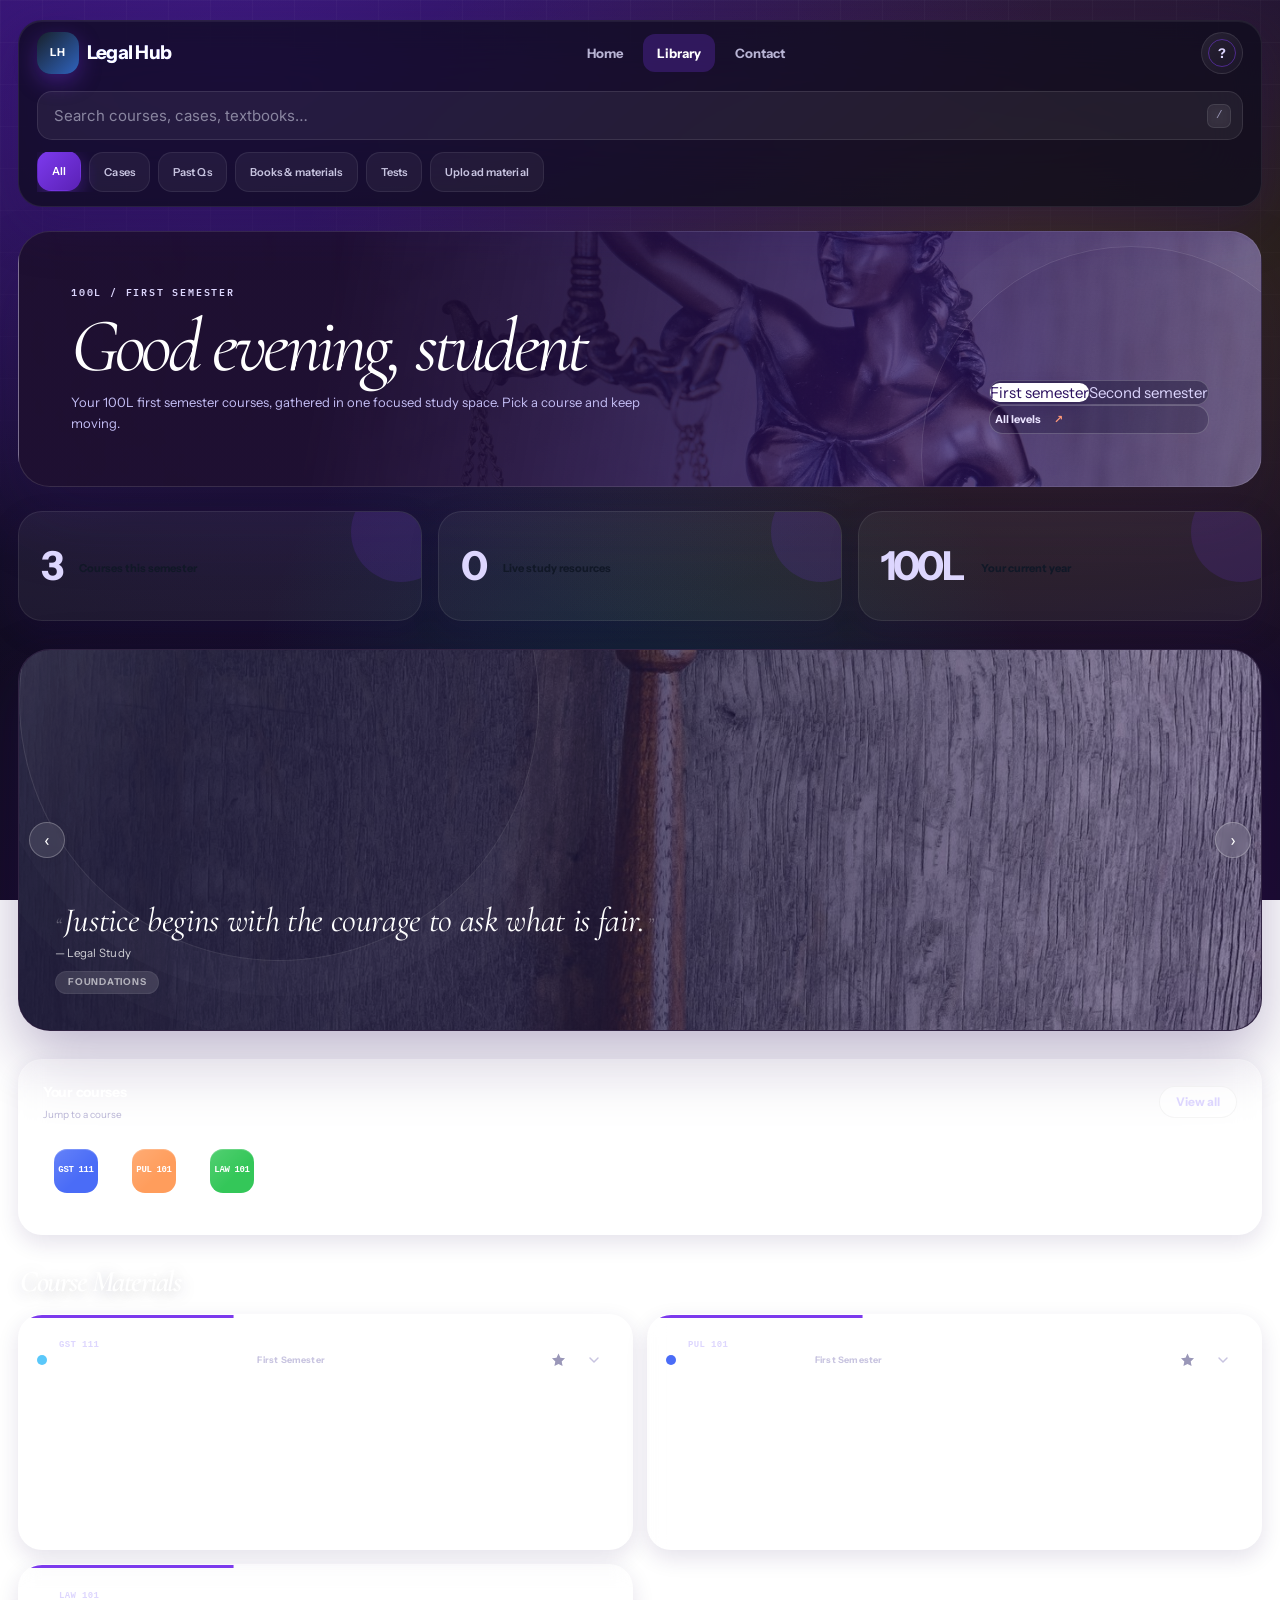
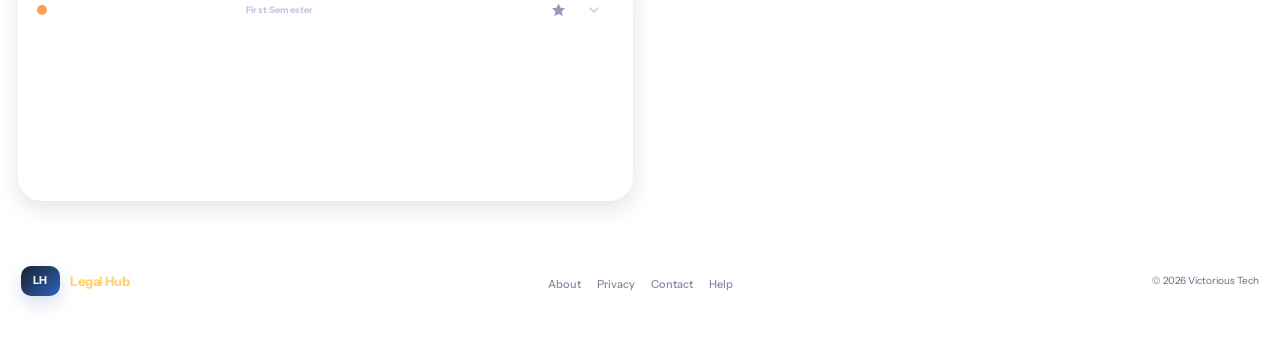
==== commit 34c208ab: "Apply selected design to semester pages Reuse the supplied Legal Hub design across all semester page" ====
--- a/public/pages/100l-first-semester.html
+++ b/public/pages/100l-first-semester.html
@@ -10,6 +10,7 @@
     <link href="https://fonts.googleapis.com/css2?family=Inter:wght@400;500;600;700;800&family=IBM+Plex+Mono:wght@500&display=swap" rel="stylesheet" />
     <link rel="stylesheet" href="../styles/output.css">
     <link rel="stylesheet" href="../styles/level-dashboard.css">
+    <link rel="stylesheet" href="../styles/semester-redesign.css">
     <link rel="icon" type="image/svg+xml" href="../assets/images/favicon.svg" />
     <script src="https://cdn.jsdelivr.net/npm/@supabase/supabase-js@2"></script>
     <script src="../scripts/auth/supabase-client.js"></script>
--- a/public/styles/semester-redesign.css
+++ b/public/styles/semester-redesign.css
@@ -0,0 +1,1355 @@
+@import url("../assets/semester-design/fonts/fonts.css");
+
+:root {
+      --ink: #0f0c1e;
+      --muted: #8a86a0;
+      --paper: #f6f4fb;
+      --white: #fff;
+      --violet: #7c3aed;
+      --violet-deep: #2a0f5e;
+      --violet-soft: #ddd6fe;
+      --gold: #d4a017;
+      --gold-soft: #fef3c7;
+      --teal: #14b8a6;
+      --rose: #f472b6;
+      --line: #e4e0f3;
+      --shadow-xl: 0 35px 70px rgba(42, 15, 94, .18);
+      --shadow-md: 0 16px 32px rgba(42, 15, 94, .10);
+      --shadow-sm: 0 6px 14px rgba(42, 15, 94, .06);
+      --radius-xl: 32px;
+      --radius-lg: 24px;
+      --radius-md: 16px;
+    }
+
+    * { box-sizing: border-box; }
+    html { scroll-behavior: smooth; scroll-padding-top: 120px; }
+
+    body {
+      margin: 0;
+      color: var(--ink);
+      background: #0f0c1e;
+      font-family: "Instrument Sans", ui-sans-serif, system-ui, -apple-system, "Segoe UI", sans-serif;
+      font-size: 15px;
+      line-height: 1.55;
+      -webkit-font-smoothing: antialiased;
+      overflow-x: hidden;
+    }
+
+    /* Deep gradient background with law imagery overlay */
+    .bg-gradient {
+      position: fixed;
+      inset: 0;
+      z-index: 0;
+      pointer-events: none;
+      background:
+        radial-gradient(ellipse at 20% 10%, rgba(124, 58, 237, .28) 0%, transparent 55%),
+        radial-gradient(ellipse at 80% 30%, rgba(212, 160, 23, .22) 0%, transparent 50%),
+        radial-gradient(ellipse at 50% 90%, rgba(20, 184, 166, .18) 0%, transparent 45%),
+        radial-gradient(ellipse at 70% 60%, rgba(244, 114, 182, .14) 0%, transparent 40%),
+        linear-gradient(165deg, #2a0f5e 0%, #0f0c1e 45%, #1a0b2e 100%);
+    }
+
+    .bg-noise {
+      position: fixed;
+      inset: 0;
+      z-index: 0;
+      pointer-events: none;
+      opacity: .035;
+      background-image: url("data:image/svg+xml,%3Csvg viewBox='0 0 256 256' xmlns='http://www.w3.org/2000/svg'%3E%3Cfilter id='n'%3E%3CfeTurbulence type='fractalNoise' baseFrequency='0.9' numOctaves='4' stitchTiles='stitch'/%3E%3C/filter%3E%3Crect width='100%25' height='100%25' filter='url(%23n)'/%3E%3C/svg%3E");
+      background-size: 256px 256px;
+    }
+
+    /* Law photo decorative elements */
+    .law-decor {
+      position: fixed;
+      z-index: 1;
+      pointer-events: none;
+      opacity: .09;
+      filter: grayscale(.7) contrast(1.15);
+      mix-blend-mode: screen;
+    }
+    .law-decor.right-top {
+      top: -8%;
+      right: -5%;
+      width: 520px;
+      height: 420px;
+      border-radius: 40% 60% 50% 40%;
+      overflow: hidden;
+      animation: slowDrift 18s ease-in-out infinite alternate;
+      box-shadow: 0 0 120px rgba(124, 58, 237, .35);
+    }
+    .law-decor.left-bottom {
+      bottom: -6%;
+      left: -4%;
+      width: 460px;
+      height: 360px;
+      border-radius: 55% 45% 40% 60%;
+      overflow: hidden;
+      animation: slowDrift 22s ease-in-out infinite alternate-reverse;
+      box-shadow: 0 0 100px rgba(20, 184, 166, .25);
+    }
+    @keyframes slowDrift {
+      from { transform: translate(0, 0) rotate(0deg); }
+      to { transform: translate(12px, -14px) rotate(1.5deg); }
+    }
+
+    .law-decor img {
+      width: 100%;
+      height: 100%;
+      object-fit: cover;
+      display: block;
+    }
+
+    button, input { font: inherit; }
+    button, a { -webkit-tap-highlight-color: transparent; text-decoration: none; color: inherit; }
+    svg { display: block; }
+    [hidden] { display: none !important; }
+
+    /* Main shell */
+    .page-shell {
+      position: relative;
+      z-index: 10;
+      width: min(100% - 36px, 1360px);
+      margin: 0 auto;
+      padding: 20px 0 64px;
+    }
+
+    /* Sticky glass header */
+    .site-header {
+      position: sticky;
+      top: 14px;
+      z-index: 100;
+      display: flex;
+      align-items: center;
+      justify-content: space-between;
+      gap: 18px;
+      min-height: 76px;
+      padding: 10px 18px;
+      border-radius: var(--radius-lg);
+      border: 1px solid rgba(255,255,255,.08);
+      background: rgba(15, 12, 30, .65);
+      backdrop-filter: blur(28px) saturate(1.3);
+      -webkit-backdrop-filter: blur(28px) saturate(1.3);
+      box-shadow: 0 18px 50px rgba(42,15,94,.35), inset 0 1px 0 rgba(255,255,255,.06);
+      animation: arrive .7s ease both;
+      transition: box-shadow .35s ease;
+    }
+    .site-header:hover {
+      box-shadow: 0 22px 60px rgba(42,15,94,.45), inset 0 1px 0 rgba(255,255,255,.08);
+    }
+
+    .brand {
+      display: inline-flex;
+      align-items: center;
+      gap: 13px;
+      min-width: 200px;
+      font-weight: 800;
+      letter-spacing: -.05em;
+      font-size: 19px;
+      color: #fff;
+    }
+    .brand-mark {
+      position: relative;
+      display: grid;
+      place-items: center;
+      width: 46px;
+      height: 46px;
+      border-radius: 14px;
+      overflow: hidden;
+      color: #fff;
+      background: linear-gradient(145deg, #7c3aed, #5b21b6);
+      box-shadow: 0 8px 22px rgba(124,58,237,.35);
+      transition: transform .25s ease, box-shadow .25s ease;
+    }
+    .brand-mark:hover { transform: rotate(-5deg) scale(1.05); box-shadow: 0 12px 30px rgba(124,58,237,.45); }
+    .brand-mark span { font-size: 13px; letter-spacing: -.06em; }
+    .brand-name span { color: var(--violet-soft); }
+
+    .main-nav { display: flex; align-items: center; gap: 6px; }
+    .main-nav a {
+      padding: 9px 14px;
+      border-radius: 12px;
+      color: #b8b4d4;
+      font-weight: 600;
+      font-size: 13px;
+      transition: color .2s, background .2s, transform .2s;
+    }
+    .main-nav a:hover { color: #fff; background: rgba(255,255,255,.07); transform: translateY(-1px); }
+    .main-nav a.active { color: #fff; background: rgba(124,58,237,.25); }
+
+    .header-actions { display: flex; align-items: center; gap: 12px; }
+    .upload-top {
+      display: inline-flex; align-items: center; gap: 8px;
+      padding: 10px 16px; color: #fff;
+      background: linear-gradient(135deg, var(--violet), #5b21b6);
+      border-radius: 13px; font-size: 12px; font-weight: 700;
+      box-shadow: 0 6px 18px rgba(124,58,237,.35);
+      transition: .22s ease;
+    }
+    .upload-top:hover { transform: translateY(-2px); box-shadow: 0 10px 28px rgba(124,58,237,.45); }
+
+    .profile-link {
+      display: grid; place-items: center;
+      width: 42px; height: 42px;
+      border: 1px solid rgba(255,255,255,.1); border-radius: 50%;
+      background: linear-gradient(135deg, rgba(255,255,255,.08), rgba(255,255,255,.03));
+      color: #ddd6fe; font-weight: 800;
+      transition: transform .25s ease, box-shadow .25s ease;
+    }
+    .profile-link:hover { transform: rotate(-8deg) scale(1.06); box-shadow: 0 8px 20px rgba(124,58,237,.3); }
+    .profile-link span { display: grid; place-items: center; width: 28px; height: 28px; border: 1.5px solid rgba(124,58,237,.5); border-radius: 50%; font-size: 13px; }
+
+    /* Utility bar */
+    .utility-bar {
+      display: flex; align-items: center; gap: 14px;
+      margin: 22px 2px 26px;
+      animation: arrive .7s .1s both;
+    }
+    .search-box {
+      display: flex; align-items: center; gap: 11px;
+      flex: 0 0 320px; height: 50px;
+      padding: 0 14px 0 16px;
+      border: 1px solid rgba(255,255,255,.1);
+      border-radius: 16px;
+      background: rgba(255,255,255,.06);
+      color: #a8a4c2;
+      box-shadow: 0 4px 16px rgba(42,15,94,.15), inset 0 1px 0 rgba(255,255,255,.05);
+      transition: box-shadow .2s, border-color .2s, background .2s;
+    }
+    .search-box:focus-within { border-color: rgba(124,58,237,.5); background: rgba(255,255,255,.1); box-shadow: 0 0 0 4px rgba(124,58,237,.15), 0 4px 16px rgba(42,15,94,.2); }
+    .search-box input { width: 100%; min-width: 0; border: 0; outline: 0; background: transparent; color: #fff; font-size: 13px; }
+    .search-box input::placeholder { color: #8a86a0; }
+    .kbd-hint {
+      display: grid; flex: none; place-items: center;
+      width: 24px; height: 24px;
+      border: 1px solid rgba(255,255,255,.1); border-radius: 7px;
+      color: #9a97b8; font: 11px/1 ui-monospace, SFMono-Regular, Menlo, monospace;
+      background: rgba(255,255,255,.04);
+    }
+
+    .filter-row { display: flex; align-items: center; gap: 8px; min-width: 0; overflow-x: auto; scrollbar-width: none; }
+    .filter-row::-webkit-scrollbar { display: none; }
+    .filter-chip {
+      display: inline-flex; align-items: center; justify-content: center; gap: 7px;
+      flex: none; min-height: 42px; padding: 0 15px;
+      border: 1px solid rgba(255,255,255,.08); border-radius: 14px;
+      background: rgba(255,255,255,.05); color: #c8c4e0;
+      font-size: 11px; font-weight: 700; white-space: nowrap; cursor: pointer;
+      transition: background .2s, color .2s, border .2s, transform .2s, box-shadow .2s;
+    }
+    .filter-chip:hover { color: #fff; border-color: rgba(124,58,237,.4); background: rgba(124,58,237,.12); transform: translateY(-2px); }
+    .filter-chip.active { color: #fff; background: linear-gradient(135deg, var(--violet), #5b21b6); border-color: transparent; box-shadow: 0 6px 18px rgba(124,58,237,.35); }
+    .filter-chip.upload-chip { color: #ddd6fe; background: rgba(124,58,237,.15); border-color: rgba(124,58,237,.25); }
+    .filter-chip.upload-chip:hover { background: rgba(124,58,237,.25); }
+
+    /* Hero */
+    .hero {
+      position: relative; isolation: isolate;
+      display: grid; grid-template-columns: minmax(0, 1.15fr) minmax(300px, 1fr);
+      align-items: center; min-height: 420px;
+      padding: 52px 60px; overflow: hidden; border-radius: var(--radius-xl);
+      color: #fff;
+      background: linear-gradient(110deg, #2a0f5e 0%, #3a1868 35%, #5b21b6 70%, #7c3aed 100%);
+      box-shadow: var(--shadow-xl), inset 0 1px 0 rgba(255,255,255,.06);
+      animation: arrive .8s .1s both;
+    }
+    .hero::before {
+      content: ""; position: absolute; z-index: -1; inset: 0;
+      opacity: .12;
+      background-image: linear-gradient(rgba(255,255,255,.06) 1px, transparent 1px), linear-gradient(90deg, rgba(255,255,255,.06) 1px, transparent 1px);
+      background-size: 48px 48px;
+      mask-image: linear-gradient(90deg, black, transparent 70%);
+    }
+    .hero::after {
+      content: ""; position: absolute; z-index: -1; width: 550px; height: 550px;
+      right: 6%; top: -60%; border-radius: 50%;
+      background: radial-gradient(circle, rgba(212,160,23,.22), rgba(212,160,23,0) 70%);
+      animation: breathe 9s ease-in-out infinite alternate;
+    }
+    @keyframes breathe { from { transform: translate3d(0,0,0) scale(.92); opacity: .6; } to { transform: translate3d(-25px,25px,0) scale(1.1); opacity: 1; } }
+
+    .hero-copy { position: relative; z-index: 2; max-width: 660px; }
+    .hero-kicker {
+      display: inline-flex; align-items: center; gap: 10px; margin: 0 0 20px;
+      padding: 8px 14px; border: 1px solid rgba(255,255,255,.22); border-radius: 99px;
+      color: #ddd6fe; background: rgba(255,255,255,.08);
+      font-size: 10px; font-weight: 800; letter-spacing: .18em; text-transform: uppercase;
+    }
+    .hero-kicker::before {
+      content: ""; width: 8px; height: 8px; border-radius: 50%;
+      background: #fbbf24; box-shadow: 0 0 0 5px rgba(251,191,36,.18);
+      animation: pulse 2.6s ease-in-out infinite;
+    }
+    @keyframes pulse { 0%,100% { box-shadow: 0 0 0 5px rgba(251,191,36,.18); } 50% { box-shadow: 0 0 0 10px rgba(251,191,36,.06); } }
+
+    .hero h1 {
+      margin: 0; font-family: "Cormorant Garamond", Georgia, serif;
+      font-size: clamp(52px, 7.2vw, 88px); line-height: .92; font-weight: 600;
+      letter-spacing: -.06em; color: #fff;
+    }
+    .hero h1 em { color: #ddd6fe; font-style: italic; font-weight: 400; }
+    .hero-description { max-width: 470px; margin: 22px 0 28px; color: #c4bef5; font-size: 16px; line-height: 1.7; }
+
+    .hero-actions { display: flex; align-items: center; gap: 16px; flex-wrap: wrap; }
+    .level-switch {
+      display: flex; align-items: center; gap: 4px;
+      padding: 5px; border: 1px solid rgba(255,255,255,.2); border-radius: 14px;
+      background: rgba(12,10,40,.25);
+    }
+    .level-switch a { padding: 9px 15px; border-radius: 10px; color: #ddd6fe; font-size: 11px; font-weight: 750; transition: .2s ease; }
+    .level-switch a:hover { color: #fff; background: rgba(255,255,255,.1); }
+    .level-switch a[aria-current="page"] { color: #2a0f5e; background: #fff; box-shadow: 0 5px 15px rgba(42,15,94,.25); }
+    .all-levels { display: inline-flex; align-items: center; gap: 7px; padding: 9px 8px; color: #eae3ff; font-size: 11px; font-weight: 700; transition: color .2s; }
+    .all-levels:hover { color: #fff; }
+    .all-levels svg { transition: transform .2s; }
+    .all-levels:hover svg { transform: translate(2px, -2px); }
+
+    /* Law imagery art on hero */
+    .hero-art { position: absolute; z-index: 1; right: 4.5%; top: 50%; width: 44%; max-width: 520px; height: 92%; transform: translateY(-50%); pointer-events: none; }
+    .hero-orbit {
+      position: absolute; top: 50%; left: 50%; width: 340px; height: 340px;
+      border: 1px solid rgba(255,255,255,.15); border-radius: 50%;
+      transform: translate(-50%, -50%);
+      animation: orbit-breathe 10s ease-in-out infinite alternate;
+    }
+    .hero-orbit::before, .hero-orbit::after { content: ""; position: absolute; border: 1px solid rgba(255,255,255,.12); border-radius: 50%; }
+    .hero-orbit::before { inset: 28px; }
+    .hero-orbit::after { inset: 60px; }
+    @keyframes orbit-breathe { from { scale: .96; opacity: .5; } to { scale: 1.05; opacity: 1; } }
+
+    /* Court illustration */
+    .court-plate {
+      position: absolute; top: 50%; left: 51%; width: min(88%, 380px); height: auto;
+      transform: translate(-50%, -53%) rotate(2.5deg);
+      filter: drop-shadow(0 28px 40px rgba(10,8,30,.35));
+      animation: float 7s ease-in-out infinite;
+    }
+    @keyframes float { 0%,100% { translate: 0 0; } 50% { translate: 0 -12px; } }
+
+    /* Hero law photo overlay */
+    .hero-photo-strip {
+      position: absolute; right: 3%; bottom: 8%; width: min(280px, 32%); border-radius: 20px; overflow: hidden; border: 1px solid rgba(255,255,255,.12); box-shadow: 0 25px 55px rgba(10,8,30,.35); animation: float 6.5s .4s ease-in-out infinite; transform-origin: bottom right;
+    }
+    .hero-photo-strip img { width: 100%; height: auto; display: block; opacity: .92; }
+
+    /* Hero stamp */
+    .hero-stamp {
+      position: absolute; right: 3%; bottom: 42%; display: flex; align-items: center; gap: 12px;
+      padding: 14px 17px; border: 1px solid rgba(255,255,255,.25); border-radius: 18px;
+      background: rgba(255,255,255,.1); backdrop-filter: blur(12px); box-shadow: 0 16px 30px rgba(10,8,30,.3);
+      transform: rotate(-2.5deg); animation: float 6s .8s ease-in-out infinite;
+    }
+    .stamp-mark { display: grid; place-items: center; width: 36px; height: 36px; border-radius: 11px; color: #2a0f5e; background: #fbbf24; box-shadow: 0 4px 10px rgba(251,191,36,.3); }
+    .stamp-copy b { display: block; font-size: 10px; line-height: 1.25; letter-spacing: .05em; color: #fff; }
+    .stamp-copy span { color: #ddd6fe; font-size: 9px; }
+
+
+    /* ===== E-commerce style hero slider ===== */
+    .hero-slider {
+      --dur: 6500ms;
+      position: relative; isolation: isolate; overflow: hidden;
+      height: clamp(560px, 74vh, 700px);
+      border-radius: var(--radius-xl);
+      background: #120a26;
+      box-shadow: 0 40px 90px rgba(10,6,30,.55), 0 0 0 1px rgba(255,255,255,.08), inset 0 1px 0 rgba(255,255,255,.08);
+      animation: arrive .8s .1s both;
+    }
+    .hero-slider::after { /* gradient frame glow */
+      content: ""; position: absolute; inset: 0; z-index: 6; pointer-events: none; border-radius: inherit; padding: 1.5px;
+      background: linear-gradient(120deg, rgba(251,191,36,.7), rgba(124,58,237,.5) 35%, rgba(20,184,166,.5) 70%, rgba(244,114,182,.7));
+      -webkit-mask: linear-gradient(#000 0 0) content-box, linear-gradient(#000 0 0); -webkit-mask-composite: xor; mask-composite: exclude;
+    }
+    .hs-viewport { position: absolute; inset: 0; }
+    .hs-slide { position: absolute; inset: 0; opacity: 0; visibility: hidden; transition: opacity .9s ease, visibility 0s .9s; }
+    .hs-slide.is-active { opacity: 1; visibility: visible; transition: opacity .9s ease, visibility 0s; z-index: 1; }
+    .hs-bg { position: absolute; inset: 0; width: 100%; height: 100%; object-fit: cover; transform: scale(1.14); filter: saturate(1.1) contrast(1.05); }
+    .hs-slide.is-active .hs-bg { animation: kenburns calc(var(--dur) + 1500ms) ease-out forwards; }
+    @keyframes kenburns { from { transform: scale(1.14) translate3d(1.5%, 0, 0); } to { transform: scale(1.02) translate3d(0, 0, 0); } }
+    .hs-shade {
+      position: absolute; inset: 0;
+      background:
+        linear-gradient(90deg, var(--tint) 0%, color-mix(in srgb, var(--tint) 70%, transparent) 38%, rgba(0,0,0,0) 72%),
+        linear-gradient(0deg, rgba(10,6,24,.92) 0%, rgba(10,6,24,0) 42%),
+        radial-gradient(ellipse at 85% 15%, color-mix(in srgb, var(--accent) 30%, transparent), transparent 55%);
+    }
+    .hs-content { position: absolute; z-index: 2; left: clamp(26px, 6vw, 72px); top: 50%; transform: translateY(-62%); max-width: min(640px, 60%); color: #fff; }
+    .hs-content > * { opacity: 0; transform: translateY(26px); }
+    .hs-slide.is-active .hs-content > * { animation: rise .8s cubic-bezier(.2,.8,.2,1) forwards; }
+    .hs-slide.is-active .hs-content > :nth-child(2) { animation-delay: .12s; }
+    .hs-slide.is-active .hs-content > :nth-child(3) { animation-delay: .24s; }
+    .hs-slide.is-active .hs-content > :nth-child(4) { animation-delay: .36s; }
+    @keyframes rise { to { opacity: 1; transform: none; } }
+    .hs-slide .hero-kicker { color: #fff; border-color: color-mix(in srgb, var(--accent) 55%, transparent); background: rgba(255,255,255,.1); backdrop-filter: blur(10px); }
+    .hs-slide .hero-kicker::before { background: var(--accent); }
+    .hs-title {
+      margin: 0; font-family: "Cormorant Garamond", Georgia, serif; font-weight: 600;
+      font-size: clamp(48px, 7vw, 96px); line-height: .9; letter-spacing: -.05em; color: #fff;
+      text-shadow: 0 10px 40px rgba(0,0,0,.35);
+    }
+    .hs-title em {
+      font-style: italic; font-weight: 400;
+      background: linear-gradient(100deg, var(--accent), #fff 60%, var(--accent)); background-size: 200% auto;
+      -webkit-background-clip: text; background-clip: text; color: transparent;
+      animation: shine 5s linear infinite;
+    }
+    @keyframes shine { to { background-position: -200% center; } }
+    .hs-desc { max-width: 470px; margin: 22px 0 30px; color: rgba(255,255,255,.86); font-size: 16px; line-height: 1.7; }
+    .hs-cta {
+      display: inline-flex; align-items: center; gap: 9px; padding: 14px 24px; border: 0; border-radius: 14px; cursor: pointer;
+      color: #1a0b2e; font-size: 13px; font-weight: 800; letter-spacing: .01em;
+      background: linear-gradient(135deg, #fff, var(--accent));
+      box-shadow: 0 14px 30px color-mix(in srgb, var(--accent) 40%, transparent), inset 0 1px 0 #fff;
+      transition: transform .25s ease, box-shadow .25s ease;
+    }
+    .hs-cta:hover { transform: translateY(-3px); box-shadow: 0 20px 40px color-mix(in srgb, var(--accent) 55%, transparent); }
+    .hs-cta svg { transition: transform .25s; }
+    .hs-cta:hover svg { transform: translateX(3px); }
+    .hs-ghost { display: inline-flex; align-items: center; padding: 13px 20px; border-radius: 14px; border: 1px solid rgba(255,255,255,.35); color: #fff; font-size: 13px; font-weight: 700; background: rgba(255,255,255,.08); backdrop-filter: blur(10px); transition: background .2s, border-color .2s; }
+    .hs-ghost:hover { background: rgba(255,255,255,.18); border-color: #fff; }
+    .hs-slide .level-switch { background: rgba(10,6,24,.4); backdrop-filter: blur(10px); }
+
+    .hs-badge {
+      position: absolute; z-index: 2; right: clamp(24px, 6vw, 90px); top: 22%;
+      display: grid; place-items: center; align-content: center; width: 138px; height: 138px; border-radius: 50%;
+      color: #1a0b2e; text-align: center;
+      background: radial-gradient(circle at 30% 25%, #fff, var(--accent) 75%);
+      box-shadow: 0 0 0 10px rgba(255,255,255,.12), 0 0 0 22px rgba(255,255,255,.05), 0 25px 50px rgba(0,0,0,.4);
+      opacity: 0; transform: scale(.6) rotate(-20deg);
+    }
+    .hs-slide.is-active .hs-badge { animation: pop .9s .45s cubic-bezier(.3,1.6,.5,1) forwards, bob 5s 1.4s ease-in-out infinite; }
+    @keyframes pop { to { opacity: 1; transform: scale(1) rotate(-8deg); } }
+    @keyframes bob { 0%,100% { transform: rotate(-8deg) translateY(0); } 50% { transform: rotate(-8deg) translateY(-10px); } }
+    .hs-badge b { font-size: 40px; line-height: 1; letter-spacing: -.05em; }
+    .hs-badge span { font-size: 9.5px; font-weight: 800; letter-spacing: .08em; text-transform: uppercase; line-height: 1.25; margin-top: 4px; }
+
+    .hs-arrow {
+      position: absolute; z-index: 5; top: 42%; transform: translateY(-50%);
+      display: grid; place-items: center; width: 58px; height: 58px; padding: 0; border-radius: 50%; cursor: pointer;
+      color: #1a0b2e; border: 0; background: rgba(255,255,255,.92);
+      box-shadow: 0 14px 34px rgba(0,0,0,.35), 0 0 0 6px rgba(255,255,255,.15);
+      transition: transform .25s ease, background .25s, box-shadow .25s;
+    }
+    .hs-prev { left: 18px; } .hs-next { right: 18px; }
+    .hs-arrow:hover { background: #fbbf24; transform: translateY(-50%) scale(1.1); box-shadow: 0 18px 40px rgba(251,191,36,.45), 0 0 0 8px rgba(251,191,36,.2); }
+    .hs-arrow:focus-visible, .hs-thumb:focus-visible, .hs-pause:focus-visible { outline: 3px solid #fbbf24; outline-offset: 3px; }
+
+    .hs-counter { position: absolute; z-index: 5; right: 30px; top: 24px; display: flex; align-items: baseline; gap: 6px; color: #fff; font-family: "IBM Plex Mono", monospace; }
+    .hs-counter b { font-size: 26px; font-weight: 500; }
+    .hs-counter span { font-size: 12px; color: rgba(255,255,255,.65); }
+    .hs-pause { position: absolute; z-index: 5; right: 128px; top: 26px; display: grid; place-items: center; width: 32px; height: 32px; padding: 0; border-radius: 50%; color: #fff; border: 1px solid rgba(255,255,255,.35); background: rgba(255,255,255,.1); backdrop-filter: blur(8px); cursor: pointer; }
+    .hs-pause .i-play { display: none; }
+    .hs-pause[aria-pressed="true"] .i-play { display: block; }
+    .hs-pause[aria-pressed="true"] .i-pause { display: none; }
+
+    .hs-thumbs {
+      position: absolute; z-index: 5; left: 50%; bottom: 20px; transform: translateX(-50%);
+      display: grid; grid-template-columns: repeat(5, minmax(0, 1fr)); gap: 10px; width: min(100% - 40px, 1040px);
+      padding: 10px; border-radius: 22px; border: 1px solid rgba(255,255,255,.14);
+      background: rgba(12,8,30,.55); backdrop-filter: blur(18px) saturate(1.4); -webkit-backdrop-filter: blur(18px) saturate(1.4);
+      box-shadow: 0 20px 40px rgba(0,0,0,.35);
+    }
+    .hs-thumb {
+      position: relative; display: flex; align-items: center; gap: 10px; min-width: 0; padding: 7px; border: 1px solid transparent; border-radius: 14px;
+      color: rgba(255,255,255,.72); background: transparent; text-align: left; cursor: pointer; overflow: hidden;
+      transition: background .25s, color .25s, border-color .25s, transform .25s;
+    }
+    .hs-thumb:hover { background: rgba(255,255,255,.08); color: #fff; transform: translateY(-2px); }
+    .hs-thumb.is-active { background: rgba(255,255,255,.14); border-color: rgba(255,255,255,.22); color: #fff; }
+    .hs-thumb img { flex: 0 0 auto; width: 54px; height: 40px; border-radius: 9px; object-fit: cover; filter: grayscale(.6); transition: filter .3s; }
+    .hs-thumb.is-active img, .hs-thumb:hover img { filter: none; }
+    .hs-thumb-txt { min-width: 0; font-size: 12px; font-weight: 700; line-height: 1.25; white-space: nowrap; overflow: hidden; text-overflow: ellipsis; }
+    .hs-thumb-txt small { display: block; font-family: "IBM Plex Mono", monospace; font-size: 9px; font-weight: 500; letter-spacing: .06em; color: #fbbf24; }
+    .hs-bar { position: absolute; left: 8px; right: 8px; bottom: 3px; height: 3px; border-radius: 3px; background: rgba(255,255,255,.12); overflow: hidden; }
+    .hs-bar i { display: block; width: 100%; height: 100%; transform: scaleX(0); transform-origin: left; background: linear-gradient(90deg, #fbbf24, #f472b6, #7c3aed); }
+    .hs-thumb.is-active .hs-bar i { animation: fill var(--dur) linear forwards; }
+    .hero-slider.paused .hs-thumb.is-active .hs-bar i { animation-play-state: paused; }
+    @keyframes fill { to { transform: scaleX(1); } }
+
+    @media (max-width: 1080px) {
+      .hs-thumb-txt { font-size: 11px; }
+      .hs-thumb img { width: 42px; height: 34px; }
+      .hs-badge { width: 110px; height: 110px; top: 16%; }
+      .hs-badge b { font-size: 32px; }
+    }
+    @media (max-width: 780px) {
+      .hero-slider { height: 640px; border-radius: 26px; }
+      .hs-content { max-width: calc(100% - 52px); top: auto; bottom: 120px; transform: none; }
+      .hs-shade { background: linear-gradient(0deg, var(--tint) 0%, color-mix(in srgb, var(--tint) 75%, transparent) 50%, rgba(0,0,0,.15) 100%); }
+      .hs-badge { display: none; }
+      .hs-badge b { font-size: 26px; } .hs-badge span { font-size: 8px; }
+      .hs-arrow { width: 44px; height: 44px; top: 110px; }
+      .hs-prev { left: auto; right: 74px; } .hs-next { right: 22px; }
+      .hs-arrow:hover { transform: translateY(-50%) scale(1.06); }
+      .hs-counter { left: 24px; right: auto; top: 20px; }
+      .hs-pause { left: 104px; right: auto; top: 22px; }
+      .hs-thumbs { grid-template-columns: repeat(5, 1fr); gap: 6px; padding: 7px; bottom: 14px; }
+      .hs-thumb { justify-content: center; padding: 5px; }
+      .hs-thumb-txt { display: none; }
+      .hs-thumb img { width: 100%; height: 38px; }
+      .hs-desc { font-size: 14px; margin: 16px 0 22px; }
+    }
+    @media (max-width: 420px) {
+      .hero-slider { height: 600px; }
+      .hs-title { font-size: 44px; }
+      .hs-cta, .hs-ghost { padding: 12px 16px; font-size: 12px; }
+    }
+
+    /* Stats */
+    .stat-row {
+      display: grid; grid-template-columns: repeat(3, 1fr); gap: 16px;
+      margin: 24px 0 28px;
+      animation: arrive .7s .18s both;
+    }
+    .stat-card {
+      position: relative; display: flex; align-items: center;
+      min-height: 110px; gap: 18px; padding: 20px 22px;
+      overflow: hidden;
+      border: 1px solid rgba(255,255,255,.06); border-radius: var(--radius-lg);
+      background: rgba(255,255,255,.04);
+      backdrop-filter: blur(14px);
+      box-shadow: 0 10px 30px rgba(42,15,94,.15);
+      transition: transform .25s, box-shadow .25s, border-color .25s;
+    }
+    .stat-card:hover { transform: translateY(-4px); box-shadow: var(--shadow-md); border-color: rgba(255,255,255,.1); }
+    .stat-card::after {
+      content: ""; position: absolute; width: 100px; height: 100px;
+      right: -30px; top: -30px; border-radius: 50%;
+      background: var(--stat-tint, rgba(124,58,237,.25)); opacity: .6;
+    }
+    .stat-number {
+      position: relative; z-index: 1; color: var(--stat-color, #ddd6fe);
+      font-size: 44px; line-height: 1; font-weight: 780; letter-spacing: -.08em;
+    }
+    .stat-copy { position: relative; z-index: 1; }
+    .stat-label { color: #b8b4d4; font-size: 12px; font-weight: 650; }
+    .stat-detail { margin-top: 5px; color: #8a86a0; font-size: 10px; }
+    .stat-glyph {
+      display: grid; place-items: center; width: 42px; height: 42px;
+      margin-left: auto; border-radius: 13px;
+      color: var(--stat-color, #ddd6fe);
+      background: var(--stat-tint, rgba(124,58,237,.2));
+    }
+
+    .search-meta { min-height: 20px; margin: 0 2px 12px; color: #8a86a0; font-size: 12px; }
+
+    /* Smart panels */
+    .smart-panels { display: grid; grid-template-columns: 1fr 1fr; gap: 16px; }
+    .smart-panel {
+      min-width: 0; padding: 22px 24px;
+      border: 1px solid rgba(255,255,255,.06); border-radius: var(--radius-lg);
+      background: rgba(255,255,255,.04); backdrop-filter: blur(12px);
+      box-shadow: 0 8px 22px rgba(42,15,94,.12);
+      animation: arrive .35s both;
+      transition: box-shadow .25s;
+    }
+    .smart-panel:hover { box-shadow: 0 12px 30px rgba(42,15,94,.2); }
+    .panel-top { display: flex; align-items: center; gap: 13px; }
+    .panel-icon { display: grid; place-items: center; width: 40px; height: 40px; border-radius: 13px; color: #fbbf24; background: rgba(251,191,36,.12); }
+    .panel-icon.violet { color: #ddd6fe; background: rgba(124,58,237,.15); }
+    .panel-title-wrap { min-width: 0; }
+    .panel-title { font-weight: 760; font-size: 14px; letter-spacing: -.02em; color: #fff; }
+    .panel-sub { margin-top: 3px; color: #9a97b8; font-size: 10px; }
+    .thumb-row { display: flex; gap: 10px; margin-top: 16px; overflow-x: auto; scrollbar-width: thin; scrollbar-color: #3a2a6a transparent; }
+    .mini-thumb {
+      display: flex; align-items: center; flex: none; gap: 9px;
+      padding: 8px 10px 8px 8px; border: 1px solid rgba(255,255,255,.08); border-radius: 14px;
+      background: rgba(255,255,255,.05); text-align: left; cursor: pointer;
+      transition: background .2s, border-color .2s, transform .2s;
+    }
+    .mini-thumb:hover { border-color: rgba(124,58,237,.35); background: rgba(124,58,237,.1); transform: translateY(-2px); }
+    .mini-thumb .thumb-sq { width: 36px; height: 36px; font-size: 8px; border-radius: 11px; }
+    .mini-thumb .thumb-label { width: 130px; font-size: 10px; color: #ddd6fe; }
+
+    /* Carousel */
+    .quote-carousel {
+      position: relative; min-height: 260px; margin: 6px 0 32px; overflow: hidden;
+      border-radius: var(--radius-xl); color: #fff;
+      background: #1a0b2e;
+      box-shadow: 0 25px 60px rgba(42,15,94,.3);
+      animation: arrive .85s .22s both;
+    }
+    .carousel-track { display: flex; height: 100%; min-height: 260px; transition: transform .8s cubic-bezier(.22,.75,.25,1); }
+    .carousel-slide {
+      position: relative; display: flex; align-items: center;
+      flex: 0 0 100%; min-width: 0; min-height: 260px;
+      padding: 40px 48px; overflow: hidden; isolation: isolate;
+    }
+    .carousel-slide::before { content: ""; position: absolute; z-index: -2; inset: 0; background: var(--slide-bg); }
+    .carousel-slide::after {
+      content: ""; position: absolute; z-index: -1; right: 16%; top: -55%;
+      width: 520px; height: 520px; border: 1px solid rgba(255,255,255,.1); border-radius: 50%;
+      box-shadow: 0 0 0 35px rgba(255,255,255,.02), 0 0 0 75px rgba(255,255,255,.015);
+    }
+    .slide-one { --slide-bg: linear-gradient(100deg, rgba(30,27,58,.97) 35%, rgba(74,58,135,.6)), url('../assets/semester-design/images/legal-books.jpg') center/cover; }
+    .slide-two { --slide-bg: linear-gradient(100deg, rgba(42,29,63,.97) 35%, rgba(107,63,160,.55)), url('../assets/semester-design/images/legal-reference.jpg') center/cover; }
+    .slide-three { --slide-bg: linear-gradient(100deg, rgba(27,46,54,.97) 35%, rgba(58,107,122,.55)), url('../assets/semester-design/images/law-books.jpg') center/cover; }
+
+    .quote-copy { position: relative; z-index: 2; width: min(72%, 720px); }
+    .quote-eyebrow {
+      display: flex; align-items: center; gap: 10px; margin-bottom: 14px;
+      color: rgba(255,255,255,.75); font-size: 9px; font-weight: 800; letter-spacing: .2em; text-transform: uppercase;
+    }
+    .quote-eyebrow::before { content: ""; width: 24px; height: 2.5px; background: #fbbf24; border-radius: 1px; }
+    blockquote {
+      margin: 0; max-width: 700px; font-family: "Cormorant Garamond", Georgia, serif;
+      font-size: clamp(24px, 2.8vw, 34px); line-height: 1.2; letter-spacing: -.03em; color: #fff;
+    }
+    .quote-bottom { display: flex; align-items: center; gap: 12px; margin-top: 22px; }
+    .quote-bottom cite { color: rgba(255,255,255,.78); font-size: 11px; font-style: normal; }
+    .slide-tag {
+      display: inline-flex; align-items: center; padding: 6px 11px;
+      border: 1px solid rgba(255,255,255,.25); border-radius: 99px; color: #fff;
+      background: rgba(255,255,255,.1); font-size: 9px; font-weight: 700;
+    }
+
+    .quote-art { position: absolute; right: 8%; top: 50%; width: min(30%, 270px); transform: translateY(-50%); opacity: .9; animation: float 7s ease-in-out infinite; }
+
+    .carousel-controls { position: absolute; right: 28px; bottom: 22px; z-index: 3; display: flex; align-items: center; gap: 8px; }
+    .carousel-dots { display: flex; align-items: center; gap: 6px; margin-right: 8px; }
+    .carousel-dot { width: 8px; height: 8px; padding: 0; border: 0; border-radius: 99px; background: rgba(255,255,255,.4); cursor: pointer; transition: width .25s, background .25s; }
+    .carousel-dot.active { width: 24px; background: #fbbf24; }
+    .carousel-ctrl { display: grid; place-items: center; width: 36px; height: 36px; padding: 0; border: 1px solid rgba(255,255,255,.25); border-radius: 50%; color: #fff; background: rgba(255,255,255,.1); cursor: pointer; transition: background .2s, transform .2s; }
+    .carousel-ctrl:hover { background: rgba(255,255,255,.2); transform: scale(1.06); }
+
+    /* Section head */
+    .section-head { display: flex; align-items: end; justify-content: space-between; gap: 20px; margin: 0 2px 18px; }
+    .section-title-wrap { display: flex; align-items: baseline; gap: 12px; flex-wrap: wrap; }
+    .section-head h2 { margin: 0; font-family: "Cormorant Garamond", Georgia, serif; font-size: 26px; line-height: 1.1; letter-spacing: -.05em; color: #fff; }
+    .section-caption { color: #8a86a0; font-size: 10px; font-weight: 650; }
+    .count-badge { display: inline-flex; align-items: center; gap: 8px; padding: 7px 11px; border: 1px solid rgba(255,255,255,.1); border-radius: 99px; color: #ddd6fe; background: rgba(124,58,237,.12); font-size: 11px; font-weight: 800; }
+    .count-badge .dot { width: 6px; height: 6px; border-radius: 50%; background: #ddd6fe; box-shadow: 0 0 0 5px rgba(221,214,254,.15); }
+
+    /* Study routes */
+    .study-panel, .all-courses-panel { margin-bottom: 22px; padding: 24px; border: 1px solid rgba(255,255,255,.06); border-radius: var(--radius-lg); background: rgba(255,255,255,.04); backdrop-filter: blur(10px); box-shadow: 0 10px 28px rgba(42,15,94,.12); transition: box-shadow .25s; }
+    .study-panel:hover, .all-courses-panel:hover { box-shadow: 0 14px 36px rgba(42,15,94,.2); }
+    .panel-heading { display: flex; align-items: center; gap: 12px; }
+    .panel-heading .panel-icon { color: #fbbf24; background: rgba(251,191,36,.1); }
+    .panel-heading .panel-cta { margin-left: auto; padding: 9px 15px; border: 1px solid rgba(255,255,255,.1); border-radius: 12px; color: #fff; background: rgba(255,255,255,.06); font-size: 10px; font-weight: 750; cursor: pointer; transition: .2s; }
+    .panel-heading .panel-cta:hover { border-color: rgba(124,58,237,.4); background: rgba(124,58,237,.15); }
+    .route-grid { display: grid; grid-template-columns: 1fr 1fr; gap: 14px; margin-top: 18px; }
+    .route-card { position: relative; display: flex; flex-direction: column; min-height: 120px; padding: 20px 22px; overflow: hidden; border: 1px solid rgba(255,255,255,.06); border-radius: 18px; transition: transform .25s, box-shadow .25s, border-color .25s; }
+    .route-card:hover { transform: translateY(-4px); box-shadow: 0 18px 40px rgba(42,15,94,.25); border-color: rgba(255,255,255,.1); }
+    .route-blue { border-color: rgba(124,58,237,.15); background: linear-gradient(120deg, rgba(124,58,237,.08), rgba(124,58,237,.03)); }
+    .route-green { border-color: rgba(20,184,166,.15); background: linear-gradient(120deg, rgba(20,184,166,.08), rgba(20,184,166,.03)); }
+    .route-number { color: #ddd6fe; font: 800 9px/1 ui-monospace, SFMono-Regular, Menlo, monospace; letter-spacing: .14em; }
+    .route-green .route-number { color: #5eead4; }
+    .route-card strong { margin-top: 10px; font-size: 14px; letter-spacing: -.02em; color: #fff; }
+    .route-card small { margin-top: 4px; color: #9a97b8; font-size: 11px; }
+    .route-arrow { position: absolute; top: 16px; right: 18px; display: grid; place-items: center; width: 30px; height: 30px; border-radius: 10px; color: #ddd6fe; background: rgba(255,255,255,.07); font-size: 16px; transition: transform .2s, background .2s; }
+    .route-card:hover .route-arrow { transform: translate(3px, -3px); background: rgba(124,58,237,.2); }
+    .route-green .route-arrow { color: #5eead4; }
+    .route-green .route-card:hover .route-arrow { background: rgba(20,184,166,.2); }
+
+    /* All courses grid */
+    .all-courses-panel { padding-bottom: 24px; }
+    .all-course-grid { display: grid; grid-template-columns: repeat(5, minmax(0, 1fr)); gap: 10px; margin-top: 18px; }
+    .thumb { display: flex; align-items: center; gap: 11px; min-width: 0; padding: 10px; border: 1px solid rgba(255,255,255,.06); border-radius: 16px; background: rgba(255,255,255,.03); text-align: left; cursor: pointer; transition: border .2s, background .2s, transform .2s; }
+    .thumb:hover { border-color: rgba(124,58,237,.35); background: rgba(124,58,237,.08); transform: translateY(-3px); }
+    .thumb-sq { display: grid; place-items: center; flex: none; width: 44px; height: 44px; padding: 3px; border-radius: 13px; color: #fff; font: 800 9px/1.1 ui-monospace, SFMono-Regular, Menlo, monospace; text-align: center; letter-spacing: -.04em; box-shadow: inset 0 1px rgba(255,255,255,.2); }
+    .thumb-sq.dark-text { color: #1a0b2e; }
+    .thumb-label { display: -webkit-box; min-width: 0; overflow: hidden; color: #ddd6fe; font-size: 10px; font-weight: 650; line-height: 1.35; -webkit-line-clamp: 2; -webkit-box-orient: vertical; }
+
+    /* Course materials */
+    .materials-head { margin-top: 34px; margin-bottom: 16px; }
+    .no-results { display: flex; align-items: center; justify-content: center; flex-direction: column; min-height: 200px; margin-bottom: 22px; border: 1px dashed rgba(255,255,255,.12); border-radius: var(--radius-lg); color: #8a86a0; background: rgba(255,255,255,.03); text-align: center; }
+    .no-results strong { margin-bottom: 5px; color: #fff; font-size: 18px; font-family: "Cormorant Garamond", Georgia, serif; }
+
+    .course-grid { display: grid; grid-template-columns: repeat(2, minmax(0, 1fr)); align-items: start; gap: 14px; }
+    .course-card {
+      --course: #7c3aed;
+      position: relative; min-width: 0; overflow: hidden;
+      border: 1px solid rgba(255,255,255,.06); border-radius: var(--radius-lg);
+      background: rgba(255,255,255,.03); backdrop-filter: blur(10px);
+      box-shadow: 0 8px 22px rgba(42,15,94,.12);
+      transition: transform .25s, box-shadow .25s, border-color .25s;
+      animation: rise .55s both;
+    }
+    .course-card:hover { border-color: rgba(255,255,255,.12); box-shadow: 0 16px 36px rgba(42,15,94,.2); transform: translateY(-3px); }
+    .course-card::before { content: ""; position: absolute; top: 0; left: 0; right: 0; height: 3px; background: var(--course); transform: scaleX(.35); transform-origin: left; transition: transform .35s; }
+    .course-card:hover::before, .course-card.open::before { transform: scaleX(1); }
+
+    .course-head {
+      display: grid; grid-template-columns: auto minmax(0, 1fr) auto auto auto;
+      align-items: center; gap: 10px; min-height: 96px; padding: 20px 20px 18px;
+    }
+    .course-index { display: grid; place-items: center; width: 38px; height: 38px; border-radius: 12px; color: var(--course); background: rgba(255,255,255,.08); font: 800 9px/1 ui-monospace, SFMono-Regular, Menlo, monospace; }
+    .course-info { min-width: 0; }
+    .course-code { display: block; margin-bottom: 5px; color: var(--course); font: 800 9px/1.1 ui-monospace, SFMono-Regular, Menlo, monospace; letter-spacing: .04em; }
+    .course-name { margin: 0; font-family: "Cormorant Garamond", Georgia, serif; font-size: 15px; line-height: 1.25; font-weight: 600; letter-spacing: -.025em; color: #fff; }
+    .pill { display: inline-flex; align-items: center; justify-content: center; max-width: 105px; min-height: 26px; padding: 5px 9px; border: 1px solid rgba(255,255,255,.08); border-radius: 99px; color: #a8a0b8; background: rgba(255,255,255,.04); font-size: 9px; font-weight: 750; text-align: center; white-space: nowrap; }
+
+    .star-btn, .expand-btn { display: grid; place-items: center; flex: none; width: 32px; height: 32px; padding: 0; border: 1px solid rgba(255,255,255,.1); border-radius: 10px; color: #9a97b8; background: rgba(255,255,255,.05); cursor: pointer; transition: color .2s, background .2s, border .2s, transform .2s; }
+    .star-btn:hover { color: #fbbf24; border-color: rgba(251,191,36,.35); background: rgba(251,191,36,.1); transform: scale(1.06); }
+    .star-btn[aria-pressed="true"] { color: #fbbf24; border-color: rgba(251,191,36,.35); background: rgba(251,191,36,.12); }
+    .expand-btn:hover { color: #ddd6fe; border-color: rgba(124,58,237,.35); background: rgba(124,58,237,.1); }
+    .expand-btn svg { transition: transform .25s; }
+    .course-card.open .expand-btn svg { transform: rotate(180deg); }
+
+    .course-body { display: grid; grid-template-rows: 0fr; opacity: 0; transition: grid-template-rows .35s ease, opacity .25s ease; }
+    .course-card.open .course-body { grid-template-rows: 1fr; opacity: 1; }
+    .course-body-inner { min-height: 0; overflow: hidden; padding: 0 20px 0; }
+    .course-card.open .course-body-inner { padding-bottom: 20px; }
+
+    .resources { display: flex; flex-wrap: wrap; gap: 8px; margin: 0; padding: 14px 0 14px; border-top: 1px solid rgba(255,255,255,.07); list-style: none; }
+    .resource-item { display: inline-flex; align-items: center; gap: 8px; min-height: 34px; padding: 7px 11px; border: 1px solid rgba(255,255,255,.08); border-radius: 11px; color: #ddd6fe; background: rgba(255,255,255,.03); font-size: 10px; font-weight: 650; transition: .2s; }
+    a.resource-item:hover { color: #fff; border-color: rgba(124,58,237,.3); background: rgba(124,58,237,.1); }
+    .resource-item svg { flex: none; color: var(--course); }
+
+    .empty-state { display: flex; align-items: center; gap: 12px; padding: 14px; border: 1px dashed rgba(255,255,255,.08); border-radius: 14px; background: rgba(255,255,255,.02); }
+    .empty-icon { display: grid; place-items: center; flex: none; width: 38px; height: 38px; border-radius: 11px; color: var(--course); background: rgba(255,255,255,.05); }
+    .empty-state p { flex: 1; margin: 0; color: #9a97b8; font-size: 10px; line-height: 1.45; }
+    .request-btn { flex: none; padding: 8px 12px; border: 1px solid rgba(255,255,255,.1); border-radius: 10px; color: #ddd6fe; background: rgba(255,255,255,.05); font-size: 9px; font-weight: 750; cursor: pointer; transition: .2s; }
+    .request-btn:hover { color: #fff; border-color: var(--violet); background: linear-gradient(135deg, var(--violet), #5b21b6); box-shadow: 0 6px 16px rgba(124,58,237,.3); }
+
+    /* Toast */
+    .toast { position: fixed; z-index: 200; right: 24px; bottom: 24px; display: flex; align-items: center; gap: 11px; max-width: min(450px, calc(100vw - 36px)); padding: 14px 18px; border: 1px solid rgba(255,255,255,.1); border-radius: 16px; color: #fff; background: rgba(26,11,46,.95); backdrop-filter: blur(14px); box-shadow: 0 20px 50px rgba(42,15,94,.35); font-size: 13px; opacity: 0; transform: translateY(14px); pointer-events: none; transition: opacity .28s, transform .28s; }
+    .toast.show { opacity: 1; transform: translateY(0); }
+    .toast-mark { display: grid; place-items: center; flex: none; width: 26px; height: 26px; border-radius: 9px; color: #2a0f5e; background: #fbbf24; }
+
+    /* Footer */
+    footer { display: flex; align-items: center; justify-content: space-between; gap: 20px; margin-top: 40px; padding: 24px 3px 0; border-top: 1px solid rgba(255,255,255,.06); color: #8a86a0; }
+    .footer-brand { display: inline-flex; align-items: center; gap: 10px; color: #ddd6fe; font-weight: 800; font-size: 12px; }
+    .footer-brand-mark { display: grid; place-items: center; width: 30px; height: 30px; border-radius: 10px; color: #fff; background: linear-gradient(145deg, #7c3aed, #5b21b6); font-size: 10px; }
+    .footer-links { display: flex; align-items: center; gap: 20px; }
+    .footer-links a { font-size: 11px; transition: color .2s; color: #8a86a0; }
+    .footer-links a:hover { color: #ddd6fe; }
+    .footer-institute { font-size: 10px; color: #6b6580; }
+
+    /* Keyframes */
+    @keyframes arrive { from { opacity: 0; transform: translateY(14px); } to { opacity: 1; transform: translateY(0); } }
+    @keyframes rise { from { opacity: 0; transform: translateY(12px); } to { opacity: 1; transform: translateY(0); } }
+
+    /* Responsive */
+    @media (max-width: 1080px) {
+      .page-shell { width: min(100% - 28px, 1080px); }
+      .hero { grid-template-columns: 1fr; padding: 42px 34px; }
+      .hero-art { position: relative; right: auto; top: auto; width: 80%; max-width: 340px; height: 280px; margin-top: 30px; transform: none; }
+      .hero-orbit { display: none; }
+      .hero-stamp { right: 5%; bottom: 6%; transform: scale(.9) rotate(-2deg); }
+      .hero-photo-strip { right: 5%; bottom: 28%; width: 220px; }
+      .all-course-grid { grid-template-columns: repeat(3, minmax(0,1fr)); }
+    }
+    @media (max-width: 780px) {
+      .page-shell { width: min(100% - 20px, 780px); padding-top: 14px; }
+      .site-header { gap: 10px; padding: 9px 14px; }
+      .main-nav { display: none; }
+      .hero { padding: 32px 24px; border-radius: 26px; }
+      .hero h1 { font-size: clamp(42px, 10vw, 64px); }
+      .hero-description { font-size: 14px; }
+      .hero-art { height: 240px; }
+      .stat-row { grid-template-columns: 1fr; gap: 12px; }
+      .smart-panels { grid-template-columns: 1fr; }
+      .quote-carousel, .carousel-slide { min-height: 300px; }
+      .carousel-slide { padding: 30px 28px 72px; }
+      .quote-copy { width: 100%; }
+      blockquote { font-size: clamp(22px, 5vw, 28px); }
+      .quote-art { right: 2%; bottom: -3%; top: auto; width: 150px; opacity: .35; }
+      .all-course-grid { grid-template-columns: repeat(2, minmax(0,1fr)); }
+      .course-grid { grid-template-columns: 1fr; }
+      .course-head { grid-template-columns: auto minmax(0, 1fr) auto auto; }
+      .pill { grid-column: 2; grid-row: 2; justify-self: start; margin-top: -6px; }
+      .star-btn { grid-column: 3; grid-row: 1; }
+      .expand-btn { grid-column: 4; grid-row: 1; }
+      .course-info { grid-column: 2; grid-row: 1; }
+      .course-index { grid-column: 1; grid-row: 1 / span 2; }
+    }
+    @media (max-width: 420px) {
+      .hero { min-height: 400px; padding: 28px 20px; }
+      .hero h1 { font-size: 42px; }
+      .stat-card { padding: 14px; flex-direction: column; align-items: flex-start; gap: 8px; }
+      .stat-number { font-size: 34px; }
+      .stat-label { max-width: 90px; font-size: 9px; }
+      .stat-glyph { position: absolute; right: 10px; bottom: 10px; width: 30px; height: 30px; }
+      .route-grid { grid-template-columns: 1fr; }
+      .route-card { min-height: 100px; }
+      .course-head { padding: 16px 14px; gap: 8px; }
+      .course-name { font-size: 13px; }
+      footer { flex-wrap: wrap; gap: 14px; }
+      .footer-links { order: 3; width: 100%; justify-content: space-between; gap: 10px; }
+      .footer-institute { margin-left: auto; }
+    }
+    @media (prefers-reduced-motion: reduce) {
+      *, *::before, *::after { scroll-behavior: auto !important; animation-duration: .01ms !important; animation-iteration-count: 1 !important; transition-duration: .01ms !important; }
+    }
+
+    body {
+      min-height: 100vh;
+      color: #ddd6fe;
+      background:
+        radial-gradient(ellipse at 20% 10%, rgba(124, 58, 237, .28) 0%, transparent 55%),
+        radial-gradient(ellipse at 80% 30%, rgba(212, 160, 23, .22) 0%, transparent 50%),
+        radial-gradient(ellipse at 50% 90%, rgba(20, 184, 166, .18) 0%, transparent 45%),
+        linear-gradient(165deg, #2a0f5e 0%, #0f0c1e 45%, #1a0b2e 100%);
+      background-attachment: fixed;
+    }
+
+    .frame {
+      position: relative;
+      z-index: 10;
+      width: min(100% - 36px, 1360px);
+      max-width: 1360px;
+      margin: 0 auto;
+      padding: 20px 0 64px;
+    }
+
+    .sticky-header {
+      position: sticky;
+      top: 14px;
+      z-index: 100;
+      margin: 0;
+      padding: 10px 18px 14px;
+      border: 1px solid rgba(255, 255, 255, .08);
+      border-radius: var(--radius-lg);
+      background: rgba(15, 12, 30, .78);
+      backdrop-filter: blur(28px) saturate(1.3);
+      -webkit-backdrop-filter: blur(28px) saturate(1.3);
+      box-shadow: 0 18px 50px rgba(42, 15, 94, .35), inset 0 1px 0 rgba(255, 255, 255, .06);
+    }
+
+    .nav {
+      min-height: 52px;
+      padding: 0 0 8px;
+    }
+
+    .nav-brand {
+      color: #fff;
+      font-family: "Instrument Sans", sans-serif;
+      font-size: 19px;
+      font-weight: 800;
+    }
+
+    .nav-brand-mark {
+      width: 42px;
+      height: 42px;
+      border-radius: 14px;
+      color: #fff !important;
+      background: linear-gradient(145deg, #7c3aed, #5b21b6);
+      box-shadow: 0 8px 22px rgba(124, 58, 237, .35);
+    }
+
+    .nav-brand span:not(.nav-brand-mark) {
+      color: #fff;
+    }
+
+    .nav-links {
+      gap: 6px;
+      color: #b8b4d4;
+      font-size: 13px;
+    }
+
+    .nav-links a {
+      padding: 9px 14px;
+      border-radius: 12px;
+      color: #b8b4d4;
+    }
+
+    .nav-links a::after,
+    .nav-links a.active::after {
+      display: none;
+    }
+
+    .nav-links a:hover,
+    .nav-links a.active {
+      color: #fff !important;
+      background: rgba(124, 58, 237, .25);
+    }
+
+    .profile-link {
+      border: 1px solid rgba(255, 255, 255, .1);
+      background: linear-gradient(135deg, rgba(255, 255, 255, .08), rgba(255, 255, 255, .03));
+      box-shadow: none;
+    }
+
+    .search-wrap {
+      position: relative;
+      margin: 8px 0 12px;
+    }
+
+    #search,
+    #search:focus {
+      min-height: 48px;
+      padding: 12px 50px 12px 16px;
+      border: 1px solid rgba(255, 255, 255, .1);
+      border-radius: 15px;
+      color: #fff;
+      background: rgba(255, 255, 255, .06);
+      box-shadow: none;
+    }
+
+    #search::placeholder {
+      color: #8a86a0;
+    }
+
+    .kbd-hint {
+      top: 50%;
+      right: 12px;
+      transform: translateY(-50%);
+      border-color: rgba(255, 255, 255, .1);
+      color: #9a97b8;
+      background: rgba(255, 255, 255, .04);
+    }
+
+    .chip-row {
+      gap: 8px;
+      padding: 0;
+    }
+
+    .chip {
+      min-height: 40px;
+      padding: 8px 14px;
+      border: 1px solid rgba(255, 255, 255, .08);
+      border-radius: 14px;
+      color: #c8c4e0;
+      background: rgba(255, 255, 255, .05);
+      box-shadow: none;
+      font-size: 11px;
+    }
+
+    .chip:hover {
+      color: #fff;
+      border-color: rgba(124, 58, 237, .4);
+      background: rgba(124, 58, 237, .12);
+    }
+
+    .chip.active {
+      color: #fff;
+      border-color: transparent;
+      background: linear-gradient(135deg, var(--violet), #5b21b6);
+      box-shadow: 0 6px 18px rgba(124, 58, 237, .35);
+    }
+
+    .level-intro {
+      margin: 24px 0 20px;
+      padding: clamp(26px, 5vw, 52px);
+      border: 1px solid rgba(255, 255, 255, .12);
+      border-radius: var(--radius-xl);
+      color: #fff;
+      background:
+        linear-gradient(100deg, rgba(26, 11, 46, .97) 25%, rgba(42, 15, 94, .74) 72%, rgba(42, 15, 94, .5)),
+        url("../assets/semester-design/images/lady-justice.jpg") center 44% / cover;
+      box-shadow: var(--shadow-xl);
+    }
+
+    .level-intro::before {
+      content: "";
+      inset: auto -80px -180px auto;
+      width: 420px;
+      height: 420px;
+      border: 1px solid rgba(255, 255, 255, .12);
+      border-radius: 50%;
+      color: transparent;
+      background: transparent;
+      box-shadow: 0 0 0 35px rgba(255, 255, 255, .02), 0 0 0 75px rgba(255, 255, 255, .015);
+      pointer-events: none;
+    }
+
+    .level-kicker {
+      color: #ddd6fe;
+      letter-spacing: .18em;
+    }
+
+    .level-intro h1 {
+      color: #fff;
+      font-family: "Cormorant Garamond", Georgia, serif;
+      font-size: clamp(42px, 6vw, 76px);
+      line-height: .98;
+      letter-spacing: -.05em;
+    }
+
+    .level-description {
+      max-width: 620px;
+      color: #c4bef5;
+    }
+
+    .level-toggle {
+      border: 1px solid rgba(255, 255, 255, .2);
+      border-radius: 14px;
+      background: rgba(12, 10, 40, .35);
+    }
+
+    .level-toggle a {
+      border-radius: 10px;
+      color: #ddd6fe;
+    }
+
+    .level-toggle a[aria-current="page"] {
+      color: var(--violet-deep);
+      background: #fff;
+      box-shadow: 0 5px 15px rgba(42, 15, 94, .25);
+    }
+
+    .level-switch {
+      color: #eae3ff;
+    }
+
+    .stat-row {
+      gap: 16px;
+      margin: 24px 0 28px;
+    }
+
+    .stat-card {
+      position: relative;
+      min-height: 110px;
+      overflow: hidden;
+      border: 1px solid rgba(255, 255, 255, .08);
+      border-radius: var(--radius-lg);
+      color: #ddd6fe;
+      background: rgba(255, 255, 255, .05);
+      backdrop-filter: blur(14px);
+      box-shadow: 0 10px 30px rgba(42, 15, 94, .15);
+    }
+
+    .stat-card .big {
+      position: relative;
+      z-index: 1;
+      color: #ddd6fe;
+      font-size: 40px;
+      font-weight: 800;
+      letter-spacing: -.07em;
+    }
+
+    .stat-label {
+      position: relative;
+      z-index: 1;
+      color: #b8b4d4;
+      font-size: 12px;
+    }
+
+    .search-meta {
+      min-height: 20px;
+      margin: 0 2px 12px;
+      color: #a8a4c2;
+      font-size: 12px;
+    }
+
+    .panel {
+      margin: 16px 0;
+      padding: 22px 24px;
+      border: 1px solid rgba(255, 255, 255, .08);
+      border-radius: var(--radius-lg);
+      color: #ddd6fe;
+      background: rgba(255, 255, 255, .05);
+      backdrop-filter: blur(12px);
+      box-shadow: 0 8px 22px rgba(42, 15, 94, .12);
+    }
+
+    .panel-title {
+      color: #fff;
+      font-size: 14px;
+    }
+
+    .panel-sub,
+    .thumb-label {
+      color: #b8b4d4;
+    }
+
+    .panel-cta {
+      color: #ddd6fe;
+    }
+
+    .thumb {
+      border: 1px solid rgba(255, 255, 255, .08);
+      border-radius: 14px;
+      background: rgba(255, 255, 255, .05);
+    }
+
+    .thumb:hover {
+      border-color: rgba(124, 58, 237, .4);
+      background: rgba(124, 58, 237, .12);
+    }
+
+    .carousel-wrap {
+      margin: 24px 0 28px;
+      overflow: hidden;
+      border: 1px solid rgba(255, 255, 255, .1);
+      border-radius: var(--radius-xl);
+      background: #1a0b2e;
+      box-shadow: 0 25px 60px rgba(42, 15, 94, .3);
+    }
+
+    .carousel-slide {
+      position: relative;
+      display: flex;
+      align-items: flex-end;
+      height: clamp(260px, 34vw, 380px);
+      min-height: 260px;
+      padding: 36px;
+      overflow: hidden;
+      isolation: isolate;
+      background:
+        linear-gradient(90deg, rgba(30, 27, 58, .92), rgba(42, 15, 94, .35)),
+        url("../assets/semester-design/images/legal-books.jpg") center / cover;
+    }
+
+    .carousel-slide:nth-child(2) {
+      background-image: linear-gradient(90deg, rgba(42, 29, 63, .92), rgba(107, 63, 160, .32)), url("../assets/semester-design/images/legal-reference.jpg");
+    }
+
+    .carousel-slide:nth-child(3) {
+      background-image: linear-gradient(90deg, rgba(27, 46, 54, .92), rgba(58, 107, 122, .32)), url("../assets/semester-design/images/law-books.jpg");
+    }
+
+    .carousel-slide img {
+      position: absolute;
+      z-index: -1;
+      inset: 0;
+      width: 100%;
+      height: 100%;
+      opacity: 0;
+      object-fit: cover;
+    }
+
+    .carousel-slide .slide-overlay {
+      position: relative;
+      z-index: 1;
+      max-width: 720px;
+      padding: 0;
+      background: transparent;
+    }
+
+    .carousel-slide .slide-overlay blockquote {
+      color: #fff;
+      font-family: "Cormorant Garamond", Georgia, serif;
+      font-size: clamp(24px, 3vw, 34px);
+      line-height: 1.2;
+    }
+
+    .carousel-slide .slide-overlay cite,
+    .carousel-slide .slide-tag {
+      color: rgba(255, 255, 255, .78);
+    }
+
+    .carousel-ctrl {
+      border: 1px solid rgba(255, 255, 255, .25);
+      color: #fff;
+      background: rgba(255, 255, 255, .1);
+    }
+
+    .section-head {
+      margin: 30px 2px 16px;
+    }
+
+    .section-head h2 {
+      color: #fff;
+      font-family: "Cormorant Garamond", Georgia, serif;
+      font-size: 30px;
+      font-weight: 600;
+    }
+
+    #courses {
+      display: grid;
+      grid-template-columns: repeat(2, minmax(0, 1fr));
+      align-items: start;
+      gap: 14px;
+    }
+
+    .course {
+      --course: #7c3aed;
+      position: relative;
+      min-width: 0;
+      margin: 0;
+      overflow: hidden;
+      border: 1px solid rgba(255, 255, 255, .08);
+      border-radius: var(--radius-lg);
+      color: #ddd6fe;
+      background: rgba(255, 255, 255, .04);
+      backdrop-filter: blur(10px);
+      box-shadow: 0 8px 22px rgba(42, 15, 94, .12);
+      transition: transform .25s, box-shadow .25s, border-color .25s;
+    }
+
+    .course::before {
+      content: "";
+      position: absolute;
+      top: 0;
+      left: 0;
+      right: 0;
+      height: 3px;
+      background: var(--course);
+      transform: scaleX(.35);
+      transform-origin: left;
+      transition: transform .35s;
+    }
+
+    .course:hover {
+      border-color: rgba(255, 255, 255, .15);
+      box-shadow: 0 16px 36px rgba(42, 15, 94, .2);
+      transform: translateY(-3px);
+    }
+
+    .course:hover::before,
+    .course.open::before {
+      transform: scaleX(1);
+    }
+
+    .course-head {
+      min-height: 90px;
+      padding: 18px 18px;
+      gap: 12px;
+      color: #fff;
+    }
+
+    .course-head:hover {
+      background: rgba(255, 255, 255, .04);
+    }
+
+    .course-head-left {
+      gap: 12px;
+    }
+
+    .swatch {
+      width: 10px;
+      height: 10px;
+      box-shadow: 0 0 0 5px color-mix(in srgb, currentColor 14%, transparent);
+    }
+
+    .course-code {
+      color: var(--violet-soft);
+      font-size: 9px;
+      font-weight: 800;
+    }
+
+    .course-name {
+      color: #fff;
+      font-family: "Cormorant Garamond", Georgia, serif;
+      font-size: 18px;
+      font-weight: 600;
+      letter-spacing: -.025em;
+    }
+
+    .pill {
+      max-width: 120px;
+      padding: 6px 9px;
+      border-color: rgba(255, 255, 255, .1);
+      color: #c8c4e0;
+      background: rgba(255, 255, 255, .05);
+      font-family: "Instrument Sans", sans-serif;
+      font-size: 9px;
+    }
+
+    .star-btn {
+      width: 32px;
+      height: 32px;
+      padding: 0;
+      border: 1px solid rgba(255, 255, 255, .1);
+      color: #9a97b8;
+      background: rgba(255, 255, 255, .05);
+    }
+
+    .star-btn.starred,
+    .star-btn[aria-pressed="true"] {
+      color: #fbbf24;
+      border-color: rgba(251, 191, 36, .35);
+      background: rgba(251, 191, 36, .12);
+    }
+
+    .chevron {
+      color: #c8c4e0;
+    }
+
+    .course.open .course-body {
+      padding: 2px 18px 18px;
+      border-top: 1px solid rgba(255, 255, 255, .07);
+      animation: rise .35s ease both;
+    }
+
+    ul.resources li {
+      padding: 10px 12px;
+      border: 1px solid rgba(255, 255, 255, .08);
+      border-radius: 11px;
+      background: rgba(255, 255, 255, .04);
+    }
+
+    .res-name {
+      color: #ddd6fe;
+      font-weight: 650;
+    }
+
+    .res-count {
+      color: #a8a4c2;
+    }
+
+    .empty-state {
+      padding: 14px 4px 2px;
+    }
+
+    .empty-state p {
+      color: #a8a4c2;
+    }
+
+    .request-btn {
+      border-color: rgba(255, 255, 255, .12);
+      color: #ddd6fe;
+      background: rgba(255, 255, 255, .05);
+    }
+
+    #no-results {
+      border: 1px dashed rgba(255, 255, 255, .12);
+      border-radius: var(--radius-lg);
+      color: #a8a4c2;
+      background: rgba(255, 255, 255, .03);
+    }
+
+    #no-results strong {
+      color: #fff;
+      font-family: "Cormorant Garamond", Georgia, serif;
+    }
+
+    footer {
+      border-color: rgba(255, 255, 255, .1);
+      color: #8a86a0;
+    }
+
+    footer a {
+      color: #c8c4e0;
+    }
+
+    .footer-brand {
+      color: #ddd6fe !important;
+    }
+
+    .footer-brand-mark {
+      color: #fff;
+      background: linear-gradient(145deg, #7c3aed, #5b21b6);
+    }
+
+    .toast {
+      border-color: rgba(255, 255, 255, .1);
+      color: #fff;
+      background: rgba(26, 11, 46, .95);
+      box-shadow: 0 20px 50px rgba(42, 15, 94, .35);
+    }
+
+    @media (max-width: 780px) {
+      .frame {
+        width: min(100% - 20px, 780px);
+        padding-top: 14px;
+      }
+
+      .sticky-header {
+        padding: 9px 14px 12px;
+      }
+
+      .level-intro {
+        align-items: flex-start;
+        flex-direction: column;
+        padding: 30px 24px;
+      }
+
+      .stat-row {
+        grid-template-columns: 1fr;
+        gap: 12px;
+      }
+
+      #courses {
+        grid-template-columns: 1fr;
+      }
+
+      .carousel-slide {
+        padding: 30px 24px 64px;
+      }
+
+      footer {
+        flex-wrap: wrap;
+      }
+    }
